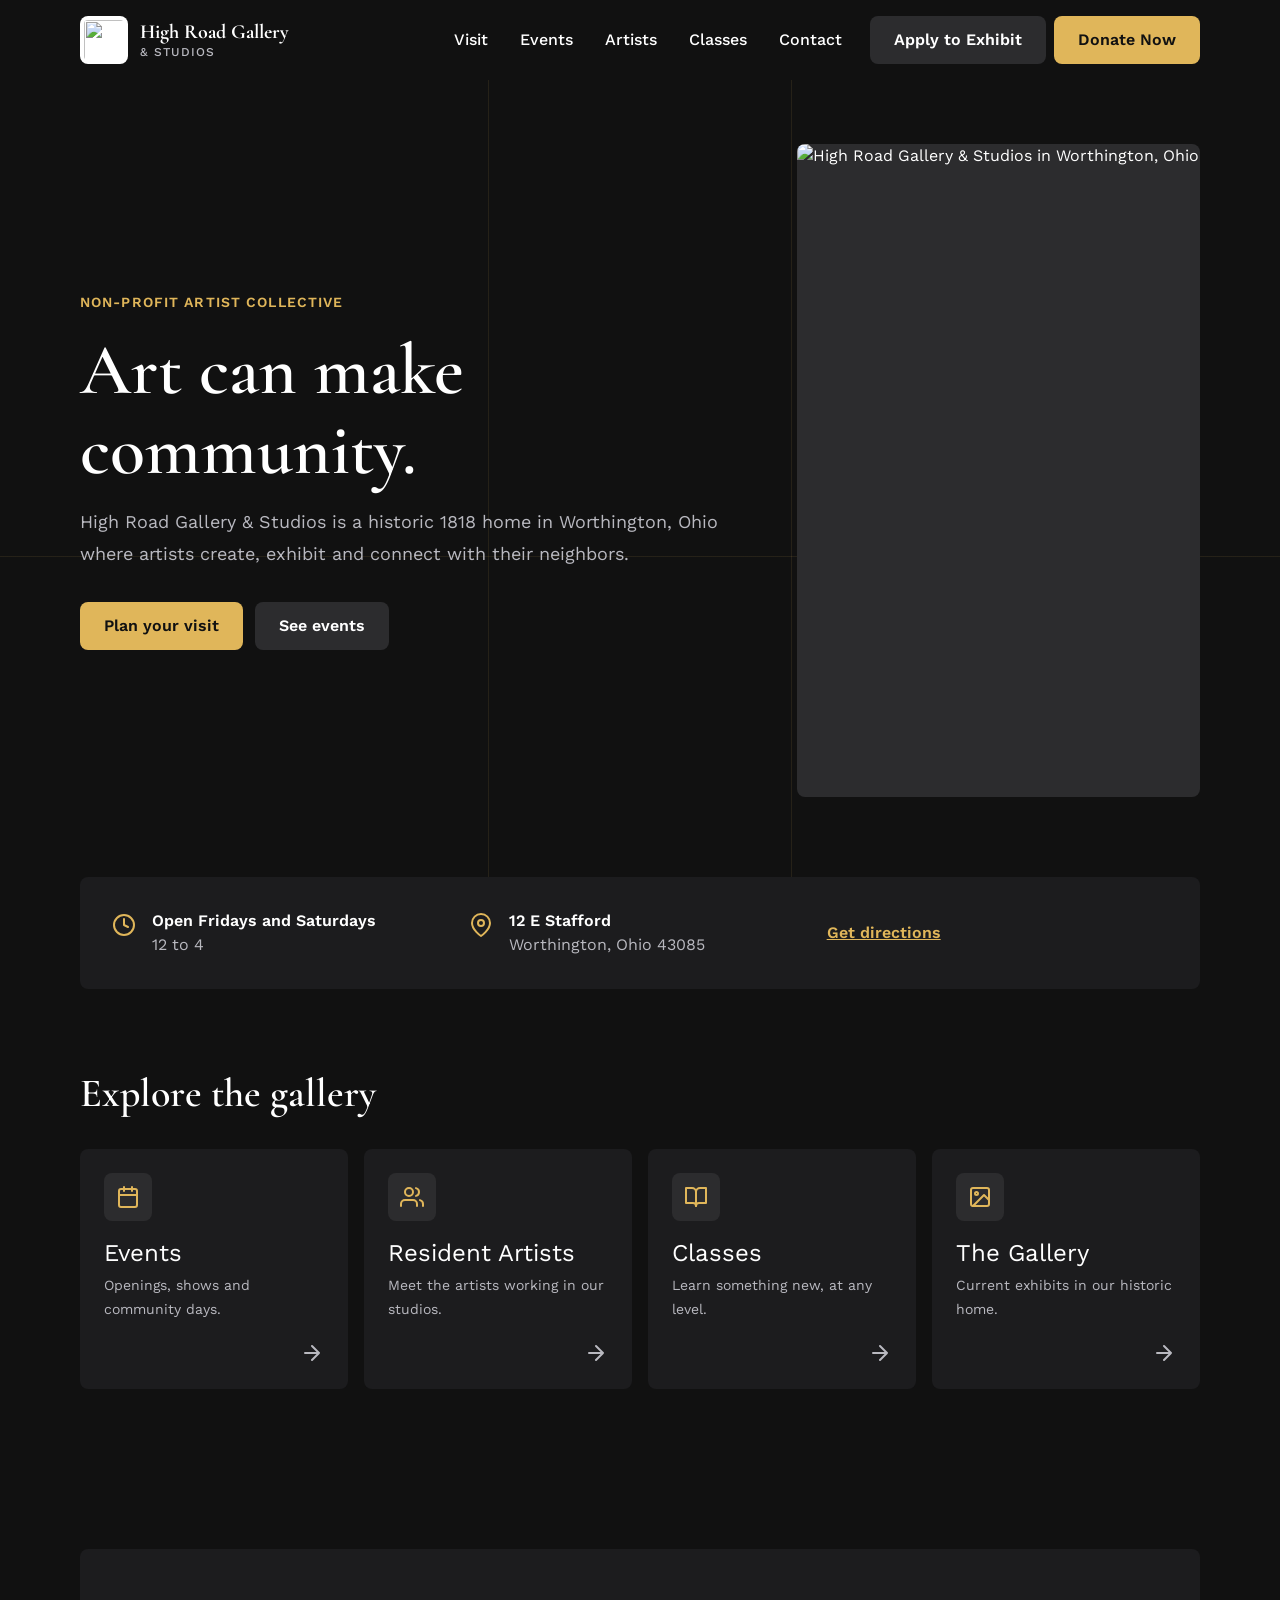
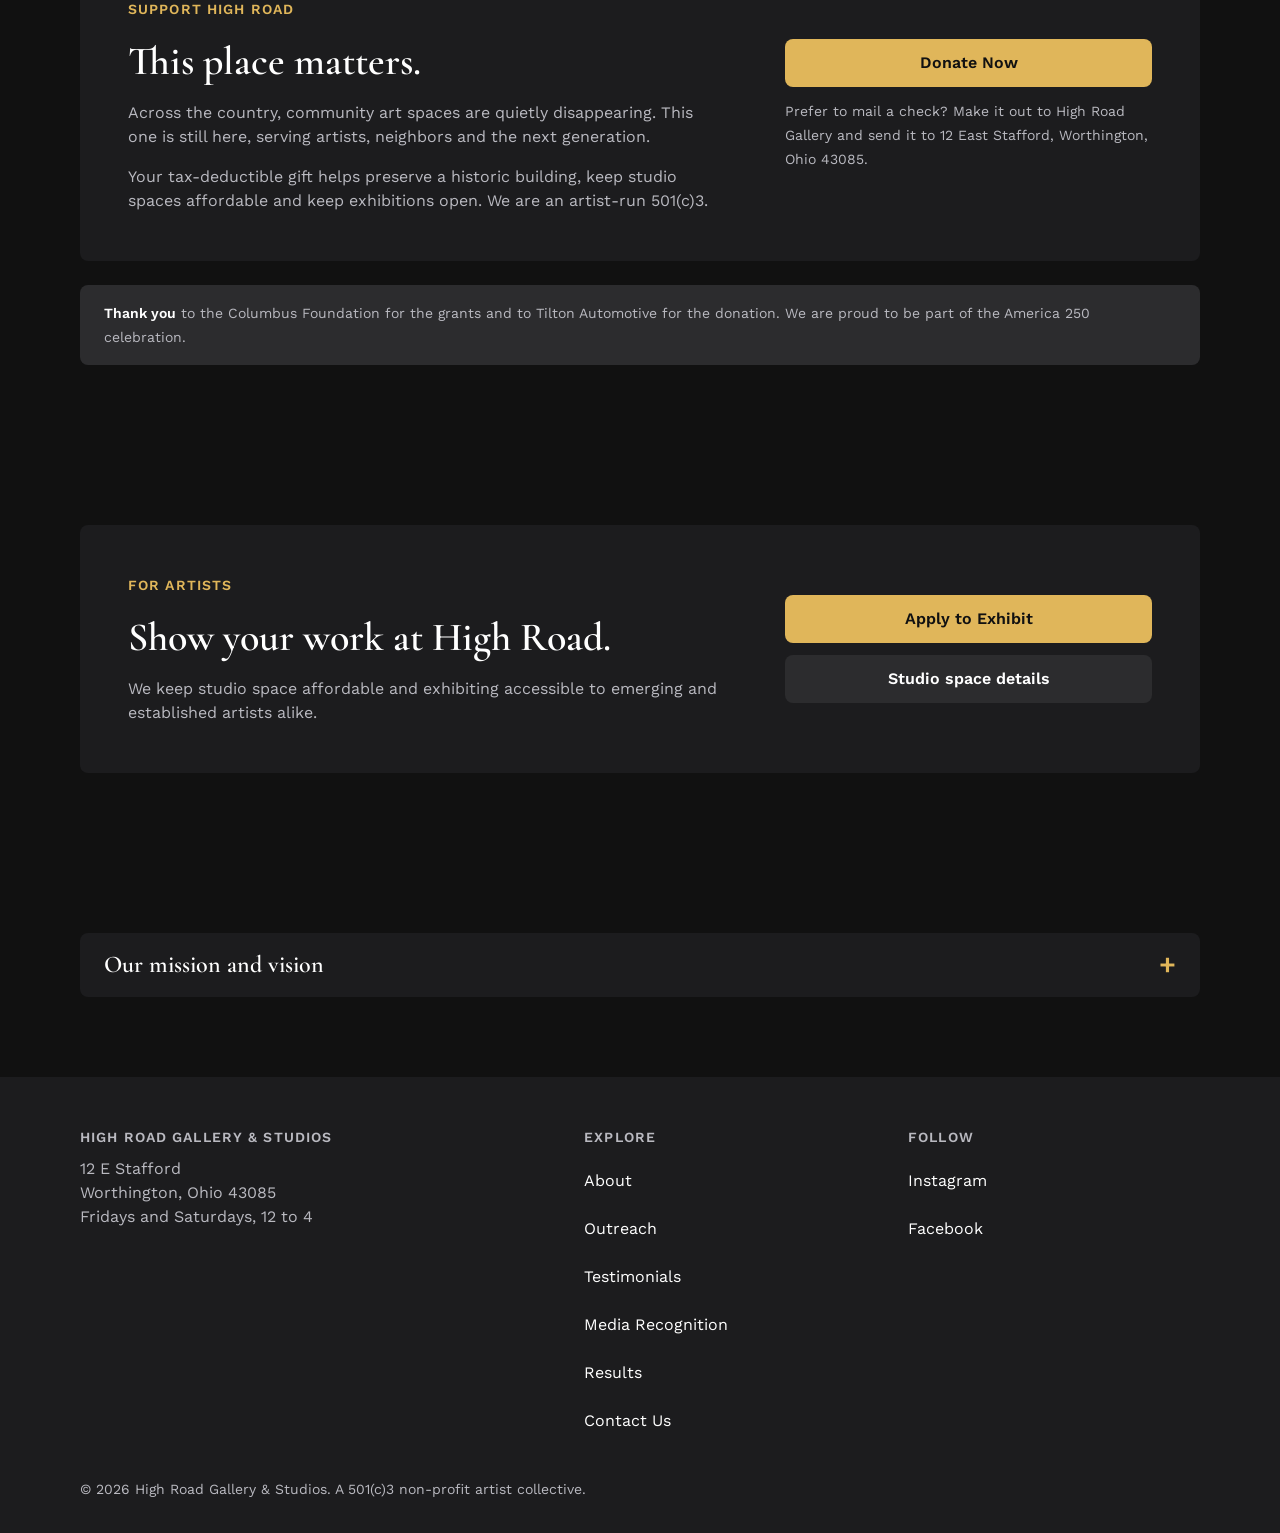
==== index.html @ 6fe4b247 "High Road Gallery redesign proof of concept Co-Authored-By: Claude Sonnet 5.5 <noreply@anthropic.com" ====
<!DOCTYPE html>
<html lang="en">
<head>
  <meta charset="utf-8">
  <meta name="viewport" content="width=device-width, initial-scale=1, viewport-fit=cover">
  <title>High Road Gallery &amp; Studios | Non-profit artist collective in Worthington, Ohio</title>
  <meta name="description" content="A non-profit artist collective in a historic 1818 home at 12 E Stafford, Worthington, Ohio. Open Fridays and Saturdays, 12 to 4. Events, resident artists, classes and studio space.">
  <meta name="theme-color" content="#111111">
  <meta name="color-scheme" content="dark">
  <link rel="canonical" href="https://www.highroadgallery.com/">
  <link rel="manifest" href="manifest.webmanifest">
  <link rel="icon" href="assets/icons/icon-192.png" type="image/png">
  <link rel="apple-touch-icon" href="assets/icons/icon-192.png">

  <meta property="og:type" content="website">
  <meta property="og:site_name" content="High Road Gallery &amp; Studios">
  <meta property="og:title" content="High Road Gallery &amp; Studios">
  <meta property="og:description" content="Art can make community. Non-profit artist collective in Worthington, Ohio.">
  <meta property="og:image" content="https://images.squarespace-cdn.com/content/v1/60a6fc39a488335a66e15a29/199ad8e4-bc71-4a28-a81e-54452d47fc45/IMG_4050.jpg?format=1500w">
  <meta name="twitter:card" content="summary_large_image">

  <link rel="preconnect" href="https://fonts.googleapis.com">
  <link rel="preconnect" href="https://fonts.gstatic.com" crossorigin>
  <link rel="stylesheet" href="https://fonts.googleapis.com/css2?family=Cormorant+Garamond:wght@600;700&amp;family=Work+Sans:wght@400;500;600&amp;display=swap">
  <link rel="stylesheet" href="assets/css/tokens.css">
  <link rel="stylesheet" href="assets/css/styles.css">
</head>
<body>
  <a class="skip-link" href="#main">Skip to content</a>

  <header class="site-header">
    <div class="container site-header__inner">
      <a class="brand" href="./" aria-label="High Road Gallery &amp; Studios, home">
        <img class="brand__logo" src="https://images.squarespace-cdn.com/content/v1/60a6fc39a488335a66e15a29/1623433898229-9FUAFWD6F3JUODGOEN4M/hrgsmlwrds_500px.jpg?format=500w" alt="" width="48" height="48">
        <span class="brand__name">High Road Gallery<span>&amp; Studios</span></span>
      </a>

      <nav class="nav-inline" aria-label="Primary">
        <a class="site-nav__link" href="https://www.highroadgallery.com/visit">Visit</a>
        <a class="site-nav__link" href="https://www.highroadgallery.com/events-one">Events</a>
        <a class="site-nav__link" href="https://www.highroadgallery.com/artists">Artists</a>
        <a class="site-nav__link" href="https://www.highroadgallery.com/classes">Classes</a>
        <a class="site-nav__link" href="https://www.highroadgallery.com/contactus">Contact</a>
      </nav>

      <div class="site-header__cta">
        <a class="btn btn--secondary" href="https://www.highroadgallery.com/studio-space-at-hrg-1">Apply to Exhibit</a>
        <a class="btn btn--primary" href="https://www.highroadgallery.com/donations">Donate Now</a>
      </div>

      <button class="menu-toggle" type="button" aria-expanded="false" aria-controls="site-menu" aria-label="Menu">
        <svg class="icon icon--open" viewBox="0 0 24 24" aria-hidden="true"><path d="M3 6h18M3 12h18M3 18h18"/></svg>
        <svg class="icon icon--close" viewBox="0 0 24 24" aria-hidden="true"><path d="M18 6L6 18M6 6l12 12"/></svg>
      </button>
    </div>
  </header>

  <nav class="site-nav" id="site-menu" aria-label="Main menu">
    <div class="site-nav__group site-nav__group--primary">
      <a class="site-nav__link" href="https://www.highroadgallery.com/visit">Visit</a>
      <a class="site-nav__link" href="https://www.highroadgallery.com/events-one">Events</a>
      <a class="site-nav__link" href="https://www.highroadgallery.com/artists">Resident Artists</a>
      <a class="site-nav__link" href="https://www.highroadgallery.com/classes">Classes</a>
      <a class="site-nav__link" href="https://www.highroadgallery.com/donations">Support</a>
    </div>
    <div class="site-nav__group">
      <p class="site-nav__label">More</p>
      <a class="site-nav__link" href="https://www.highroadgallery.com/investor-pitch-deck">About</a>
      <a class="site-nav__link" href="https://www.highroadgallery.com/outreach">Outreach</a>
      <a class="site-nav__link" href="https://www.highroadgallery.com/recommendations">Testimonials</a>
      <a class="site-nav__link" href="https://www.highroadgallery.com/city-lifestyle-magazine">Media Recognition</a>
      <a class="site-nav__link" href="https://www.highroadgallery.com/review2025">Results</a>
      <a class="site-nav__link" href="https://www.highroadgallery.com/studio-space-at-hrg">Studio Space</a>
      <a class="site-nav__link" href="https://www.highroadgallery.com/contactus">Contact Us</a>
    </div>
    <div class="site-nav__actions">
      <a class="btn btn--primary" href="https://www.highroadgallery.com/donations">Donate Now</a>
      <a class="btn btn--secondary" href="https://www.highroadgallery.com/studio-space-at-hrg-1">Apply to Exhibit</a>
    </div>
  </nav>

  <main id="main">
    <section class="hero" aria-labelledby="hero-title">
      <div class="container hero__grid">
        <div>
          <p class="eyebrow">Non-profit artist collective</p>
          <h1 id="hero-title">Art can make community.</h1>
          <p class="hero__lead">High Road Gallery &amp; Studios is a historic 1818 home in Worthington, Ohio where artists create, exhibit and connect with their neighbors.</p>
          <div class="hero__actions">
            <a class="btn btn--primary" href="https://www.highroadgallery.com/visit">Plan your visit</a>
            <a class="btn btn--secondary" href="https://www.highroadgallery.com/events-one">See events</a>
          </div>
        </div>
        <figure class="hero__media">
          <img src="https://images.squarespace-cdn.com/content/v1/60a6fc39a488335a66e15a29/199ad8e4-bc71-4a28-a81e-54452d47fc45/IMG_4050.jpg?format=1000w" alt="High Road Gallery &amp; Studios in Worthington, Ohio" width="1000" height="618" fetchpriority="high">
        </figure>
      </div>
    </section>

    <section aria-label="Visit information">
      <div class="container">
        <div class="visit">
          <div class="visit__item">
            <svg class="icon" viewBox="0 0 24 24" aria-hidden="true"><circle cx="12" cy="12" r="10"/><path d="M12 6v6l4 2"/></svg>
            <div>
              <p class="visit__title">Open Fridays and Saturdays</p>
              <p class="visit__text">12 to 4</p>
            </div>
          </div>
          <div class="visit__item">
            <svg class="icon" viewBox="0 0 24 24" aria-hidden="true"><path d="M21 10c0 7-9 13-9 13S3 17 3 10a9 9 0 0 1 18 0z"/><circle cx="12" cy="10" r="3"/></svg>
            <div>
              <p class="visit__title">12 E Stafford</p>
              <p class="visit__text">Worthington, Ohio 43085</p>
            </div>
          </div>
          <a class="visit__link" href="https://www.google.com/maps/search/?api=1&amp;query=12+E+Stafford+Worthington+OH+43085">Get directions</a>
        </div>
      </div>
    </section>

    <section class="section" aria-labelledby="explore-title">
      <div class="container">
        <h2 class="section__title" id="explore-title">Explore the gallery</h2>
        <ul class="cards">
          <li>
            <a class="card" href="https://www.highroadgallery.com/events-one">
              <span class="card__icon"><svg class="icon" viewBox="0 0 24 24" aria-hidden="true"><rect x="3" y="4" width="18" height="18" rx="2"/><path d="M16 2v4M8 2v4M3 10h18"/></svg></span>
              <span>
                <span class="card__title">Events</span>
                <span class="card__text">Openings, shows and community days.</span>
              </span>
              <svg class="icon card__arrow" viewBox="0 0 24 24" aria-hidden="true"><path d="M5 12h14M12 5l7 7-7 7"/></svg>
            </a>
          </li>
          <li>
            <a class="card" href="https://www.highroadgallery.com/artists">
              <span class="card__icon"><svg class="icon" viewBox="0 0 24 24" aria-hidden="true"><path d="M17 21v-2a4 4 0 0 0-4-4H5a4 4 0 0 0-4 4v2"/><circle cx="9" cy="7" r="4"/><path d="M23 21v-2a4 4 0 0 0-3-3.87M16 3.13a4 4 0 0 1 0 7.75"/></svg></span>
              <span>
                <span class="card__title">Resident Artists</span>
                <span class="card__text">Meet the artists working in our studios.</span>
              </span>
              <svg class="icon card__arrow" viewBox="0 0 24 24" aria-hidden="true"><path d="M5 12h14M12 5l7 7-7 7"/></svg>
            </a>
          </li>
          <li>
            <a class="card" href="https://www.highroadgallery.com/classes">
              <span class="card__icon"><svg class="icon" viewBox="0 0 24 24" aria-hidden="true"><path d="M2 3h6a4 4 0 0 1 4 4v14a3 3 0 0 0-3-3H2z"/><path d="M22 3h-6a4 4 0 0 0-4 4v14a3 3 0 0 1 3-3h7z"/></svg></span>
              <span>
                <span class="card__title">Classes</span>
                <span class="card__text">Learn something new, at any level.</span>
              </span>
              <svg class="icon card__arrow" viewBox="0 0 24 24" aria-hidden="true"><path d="M5 12h14M12 5l7 7-7 7"/></svg>
            </a>
          </li>
          <li>
            <a class="card" href="https://www.highroadgallery.com/visit">
              <span class="card__icon"><svg class="icon" viewBox="0 0 24 24" aria-hidden="true"><rect x="3" y="3" width="18" height="18" rx="2"/><circle cx="8.5" cy="8.5" r="1.5"/><path d="M21 15l-5-5L5 21"/></svg></span>
              <span>
                <span class="card__title">The Gallery</span>
                <span class="card__text">Current exhibits in our historic home.</span>
              </span>
              <svg class="icon card__arrow" viewBox="0 0 24 24" aria-hidden="true"><path d="M5 12h14M12 5l7 7-7 7"/></svg>
            </a>
          </li>
        </ul>
      </div>
    </section>

    <section class="section" aria-labelledby="support-title">
      <div class="container">
        <div class="panel">
          <div>
            <p class="eyebrow">Support High Road</p>
            <h2 class="section__title" id="support-title">This place matters.</h2>
            <p class="panel__body">Across the country, community art spaces are quietly disappearing. This one is still here, serving artists, neighbors and the next generation.</p>
            <p class="panel__body">Your tax-deductible gift helps preserve a historic building, keep studio spaces affordable and keep exhibitions open. We are an artist-run 501(c)3.</p>
          </div>
          <div class="panel__actions">
            <a class="btn btn--primary" href="https://www.highroadgallery.com/donations">Donate Now</a>
            <p class="panel__note">Prefer to mail a check? Make it out to High Road Gallery and send it to 12 East Stafford, Worthington, Ohio 43085.</p>
          </div>
        </div>
        <p class="thanks"><strong>Thank you</strong> to the Columbus Foundation for the grants and to Tilton Automotive for the donation. We are proud to be part of the America 250 celebration.</p>
      </div>
    </section>

    <section class="section" aria-labelledby="exhibit-title">
      <div class="container">
        <div class="panel">
          <div>
            <p class="eyebrow">For artists</p>
            <h2 class="section__title" id="exhibit-title">Show your work at High Road.</h2>
            <p class="panel__body">We keep studio space affordable and exhibiting accessible to emerging and established artists alike.</p>
          </div>
          <div class="panel__actions">
            <a class="btn btn--primary" href="https://www.highroadgallery.com/studio-space-at-hrg-1">Apply to Exhibit</a>
            <a class="btn btn--secondary" href="https://www.highroadgallery.com/studio-space-at-hrg">Studio space details</a>
          </div>
        </div>
      </div>
    </section>

    <section class="section" aria-label="Mission and vision">
      <div class="container">
        <details class="disclosure">
          <summary>Our mission and vision</summary>
          <div class="disclosure__body">
            <p>High Road Gallery is a community art space where artists create, exhibit and connect. In our 1818 historic home, we support both emerging and established artists, offer a welcoming place for community connection and steward a meaningful piece of Worthington's history.</p>
            <p><strong>Mission.</strong> Specifically, and primarily, for the sponsorship of art exhibits and the provision of gallery space for art exhibits, the advancement of art education, the training of individuals to improve or develop their artistic knowledge and capabilities, and the instruction of the public on art-related subjects.</p>
            <p><strong>Vision.</strong> We envision our historic 1818 home continuing to serve as a place where artists and community members gather to nurture beauty and belonging. Through creativity and heritage, we hope to preserve spaces that meet enduring human needs for roots, meaning and hope.</p>
          </div>
        </details>
      </div>
    </section>
  </main>

  <footer class="site-footer">
    <div class="container">
      <div class="site-footer__grid">
        <div>
          <p class="site-footer__title">High Road Gallery &amp; Studios</p>
          <address>12 E Stafford<br>Worthington, Ohio 43085<br>Fridays and Saturdays, 12 to 4</address>
        </div>
        <div>
          <p class="site-footer__title">Explore</p>
          <ul>
            <li><a class="site-footer__link" href="https://www.highroadgallery.com/investor-pitch-deck">About</a></li>
            <li><a class="site-footer__link" href="https://www.highroadgallery.com/outreach">Outreach</a></li>
            <li><a class="site-footer__link" href="https://www.highroadgallery.com/recommendations">Testimonials</a></li>
            <li><a class="site-footer__link" href="https://www.highroadgallery.com/city-lifestyle-magazine">Media Recognition</a></li>
            <li><a class="site-footer__link" href="https://www.highroadgallery.com/review2025">Results</a></li>
            <li><a class="site-footer__link" href="https://www.highroadgallery.com/contactus">Contact Us</a></li>
          </ul>
        </div>
        <div>
          <p class="site-footer__title">Follow</p>
          <ul>
            <li><a class="site-footer__link" href="https://instagram.com/highroadgallery">Instagram</a></li>
            <li><a class="site-footer__link" href="https://facebook.com/highroadgallery">Facebook</a></li>
          </ul>
        </div>
      </div>
      <p class="site-footer__legal">&copy; <span id="year">2026</span> High Road Gallery &amp; Studios. A 501(c)3 non-profit artist collective.</p>
    </div>
  </footer>

  <div class="cta-bar" role="region" aria-label="Quick actions">
    <a class="btn btn--primary" href="https://www.highroadgallery.com/donations">Donate Now</a>
    <a class="btn btn--secondary" href="https://www.highroadgallery.com/studio-space-at-hrg-1">Apply to Exhibit</a>
  </div>

  <script src="assets/js/main.js" defer></script>
</body>
</html>
---- assets/css/tokens.css ----
/* High Road Gallery & Studios: design tokens (map 1:1 to Figma Variables) */
:root {
  /* Color: surface */
  --color-bg-base: #111111;
  --color-bg-surface: #1C1C1E;
  --color-bg-elevated: #2C2C2E;
  --color-bg-overlay: rgba(17, 17, 17, 0.94);

  /* Color: text */
  --color-text-primary: #FFFFFF;
  --color-text-secondary: #B9B9C0;
  --color-text-on-accent: #111111;
  --color-secondary-hover: #3A3A3C;
  --color-secondary-pressed: #48484A;

  /* Color: accent and states */
  --color-accent: #E0B65A;
  --color-accent-hover: #EBC774;
  --color-accent-pressed: #CFA445;
  --color-focus: #8CC8FF;
  --color-line-gold: rgba(224, 182, 90, 0.10);
  --color-line-soft: rgba(255, 255, 255, 0.08);

  /* Typography: Squarespace-available Google Fonts */
  --font-heading: "Cormorant Garamond", Georgia, "Times New Roman", serif;
  --font-body: "Work Sans", system-ui, -apple-system, "Segoe UI", Roboto, Arial, sans-serif;

  --fs-display: 40px;
  --lh-display: 48px;
  --fs-h2: 32px;
  --lh-h2: 40px;
  --fs-h3: 24px;
  --lh-h3: 32px;
  --fs-body: 16px;
  --lh-body: 24px;
  --fs-lead: 18px;
  --lh-lead: 32px;
  --fs-small: 14px;
  --lh-small: 24px;
  --fs-eyebrow: 14px;

  /* Spacing: 8px grid, 12px half-step permitted */
  --space-0-5: 4px;
  --space-1: 8px;
  --space-1-5: 12px;
  --space-2: 16px;
  --space-3: 24px;
  --space-4: 32px;
  --space-5: 40px;
  --space-6: 48px;
  --space-8: 64px;
  --space-10: 80px;
  --space-12: 96px;

  /* Radius */
  --radius-md: 8px;
  --radius-pill: 999px;

  /* Layout */
  --tap-min: 48px;
  --header-h: 64px;
  --bar-h: 72px;
  --content-max: 1120px;
  --gutter: 16px;
  --phi: 1.618;
}

@media (min-width: 768px) {
  :root {
    --fs-display: 56px;
    --lh-display: 64px;
    --fs-h2: 40px;
    --lh-h2: 48px;
    --gutter: 32px;
  }
}

@media (min-width: 1024px) {
  :root {
    --fs-display: 72px;
    --lh-display: 80px;
    --header-h: 80px;
    --gutter: 40px;
  }
}
---- assets/css/styles.css ----
/* High Road Gallery & Studios: proof of concept styles. Mobile first, 360px base. */

*,
*::before,
*::after {
  box-sizing: border-box;
}

html {
  -webkit-text-size-adjust: 100%;
  scroll-behavior: smooth;
  scroll-padding-top: calc(var(--header-h) + var(--space-2));
}

body {
  margin: 0;
  min-width: 320px;
  background: var(--color-bg-base);
  color: var(--color-text-primary);
  font-family: var(--font-body);
  font-size: var(--fs-body);
  line-height: var(--lh-body);
  padding-bottom: calc(var(--bar-h) + env(safe-area-inset-bottom, 0px));
  overflow-x: hidden;
}

/* Golden ratio guide lines: subtle, decorative, behind content */
body::before {
  content: "";
  position: fixed;
  inset: 0;
  z-index: 0;
  pointer-events: none;
  background-image:
    linear-gradient(to right, transparent calc(38.2% - 0.5px), var(--color-line-gold) calc(38.2% - 0.5px), var(--color-line-gold) calc(38.2% + 0.5px), transparent calc(38.2% + 0.5px)),
    linear-gradient(to right, transparent calc(61.8% - 0.5px), var(--color-line-gold) calc(61.8% - 0.5px), var(--color-line-gold) calc(61.8% + 0.5px), transparent calc(61.8% + 0.5px)),
    linear-gradient(to bottom, transparent calc(61.8% - 0.5px), var(--color-line-gold) calc(61.8% - 0.5px), var(--color-line-gold) calc(61.8% + 0.5px), transparent calc(61.8% + 0.5px));
}

.site-header,
main,
.site-footer,
.cta-bar {
  position: relative;
  z-index: 1;
}

img {
  display: block;
  max-width: 100%;
  height: auto;
}

a {
  color: inherit;
}

h1,
h2,
h3 {
  margin: 0;
  font-family: var(--font-heading);
  font-weight: 600;
  letter-spacing: 0;
}

p {
  margin: 0;
}

ul {
  margin: 0;
  padding: 0;
  list-style: none;
}

/* Focus */
:focus-visible {
  outline: 3px solid var(--color-focus);
  outline-offset: 2px;
  border-radius: var(--radius-md);
}

.skip-link {
  position: absolute;
  top: var(--space-1);
  left: var(--space-1);
  z-index: 100;
  min-height: var(--tap-min);
  display: inline-flex;
  align-items: center;
  padding: 0 var(--space-2);
  background: var(--color-accent);
  color: var(--color-text-on-accent);
  font-weight: 600;
  border-radius: var(--radius-md);
  text-decoration: none;
  transform: translateY(-200%);
}

.skip-link:focus {
  transform: translateY(0);
}

.container {
  width: 100%;
  max-width: calc(var(--content-max) + var(--gutter) * 2);
  margin: 0 auto;
  padding-left: var(--gutter);
  padding-right: var(--gutter);
}

/* Buttons */
.btn {
  display: inline-flex;
  align-items: center;
  justify-content: center;
  gap: var(--space-1);
  min-height: var(--tap-min);
  min-width: var(--tap-min);
  padding: 0 var(--space-3);
  border: 0;
  border-radius: var(--radius-md);
  font-family: var(--font-body);
  font-size: var(--fs-body);
  font-weight: 600;
  line-height: var(--lh-body);
  text-align: center;
  text-decoration: none;
  cursor: pointer;
  transition: background-color 0.15s ease, transform 0.15s ease;
}

.btn--primary {
  background: var(--color-accent);
  color: var(--color-text-on-accent);
}

.btn--primary:hover {
  background: var(--color-accent-hover);
}

.btn--primary:active {
  background: var(--color-accent-pressed);
}

.btn--secondary {
  background: var(--color-bg-elevated);
  color: var(--color-text-primary);
}

.btn--secondary:hover {
  background: var(--color-secondary-hover);
}

.btn--secondary:active {
  background: var(--color-secondary-pressed);
}

.btn svg {
  flex: none;
}

.icon {
  width: 24px;
  height: 24px;
  fill: none;
  stroke: currentColor;
  stroke-width: 2;
  stroke-linecap: round;
  stroke-linejoin: round;
}

/* Header */
.site-header {
  position: sticky;
  top: 0;
  z-index: 50;
  background: var(--color-bg-overlay);
  -webkit-backdrop-filter: blur(12px);
  backdrop-filter: blur(12px);
}

.site-header__inner {
  display: flex;
  align-items: center;
  justify-content: space-between;
  gap: var(--space-2);
  min-height: var(--header-h);
}

.brand {
  display: inline-flex;
  align-items: center;
  gap: var(--space-1-5);
  min-height: var(--tap-min);
  text-decoration: none;
}

.brand__logo {
  flex: none;
  width: 48px;
  height: 48px;
  padding: 4px;
  background: #FFFFFF;
  border-radius: var(--radius-md);
  object-fit: contain;
}

.brand__name {
  font-family: var(--font-heading);
  font-size: 20px;
  line-height: 24px;
  font-weight: 700;
}

.brand__name span {
  display: block;
  font-family: var(--font-body);
  font-size: 12px;
  line-height: 16px;
  font-weight: 500;
  color: var(--color-text-secondary);
  letter-spacing: 0.08em;
  text-transform: uppercase;
}

.menu-toggle {
  display: inline-flex;
  align-items: center;
  justify-content: center;
  width: var(--tap-min);
  height: var(--tap-min);
  padding: 0;
  background: var(--color-bg-surface);
  color: var(--color-text-primary);
  border: 0;
  border-radius: var(--radius-md);
  cursor: pointer;
}

.menu-toggle .icon--close,
.menu-toggle[aria-expanded="true"] .icon--open {
  display: none;
}

.menu-toggle[aria-expanded="true"] .icon--close {
  display: block;
}

/* Drawer (mobile and tablet) */
.site-nav {
  display: none;
  position: fixed;
  top: var(--header-h);
  right: 0;
  bottom: 0;
  left: 0;
  z-index: 40;
  overflow-y: auto;
  padding: var(--space-2) var(--gutter) var(--space-6);
  background: var(--color-bg-base);
}

.site-nav.is-open {
  display: block;
}

.site-nav__group + .site-nav__group {
  margin-top: var(--space-3);
}

.site-nav__label {
  padding: 0 var(--space-1);
  margin-bottom: var(--space-1);
  font-size: var(--fs-eyebrow);
  line-height: var(--lh-small);
  letter-spacing: 0.08em;
  text-transform: uppercase;
  color: var(--color-text-secondary);
}

.site-nav__link {
  display: flex;
  align-items: center;
  min-height: 56px;
  padding: 0 var(--space-2);
  border-radius: var(--radius-md);
  font-size: 18px;
  font-weight: 500;
  text-decoration: none;
}

.site-nav__link:hover {
  background: var(--color-bg-surface);
}

.site-nav__group--primary .site-nav__link {
  font-family: var(--font-heading);
  font-size: 28px;
  font-weight: 600;
}

.site-nav__actions {
  display: grid;
  gap: var(--space-1-5);
  margin-top: var(--space-3);
}

/* Hero */
.hero {
  padding: var(--space-4) 0 var(--space-6);
}

.hero__grid {
  display: grid;
  gap: var(--space-4);
}

.eyebrow {
  margin-bottom: var(--space-2);
  font-size: var(--fs-eyebrow);
  line-height: var(--lh-small);
  font-weight: 600;
  letter-spacing: 0.08em;
  text-transform: uppercase;
  color: var(--color-accent);
}

.hero h1 {
  font-size: var(--fs-display);
  line-height: var(--lh-display);
}

.hero__lead {
  margin-top: var(--space-2);
  font-size: var(--fs-lead);
  line-height: var(--lh-lead);
  color: var(--color-text-secondary);
  max-width: 36em;
}

.hero__actions {
  display: grid;
  gap: var(--space-1-5);
  margin-top: var(--space-4);
}

.hero__media {
  margin: 0;
  overflow: hidden;
  aspect-ratio: 1.618 / 1;
  background: var(--color-bg-elevated);
  border-radius: var(--radius-md);
}

.hero__media img {
  width: 100%;
  height: 100%;
  object-fit: cover;
}

/* Visit strip */
.visit {
  display: grid;
  gap: var(--space-2);
  padding: var(--space-3);
  background: var(--color-bg-surface);
  border-radius: var(--radius-md);
}

.visit__item {
  display: flex;
  gap: var(--space-2);
  align-items: flex-start;
}

.visit__item .icon {
  flex: none;
  margin-top: var(--space-0-5);
  color: var(--color-accent);
}

.visit__title {
  font-weight: 600;
}

.visit__text {
  color: var(--color-text-secondary);
}

.visit__link {
  display: inline-flex;
  align-items: center;
  min-height: var(--tap-min);
  font-weight: 600;
  color: var(--color-accent);
}

/* Sections */
.section {
  padding: var(--space-6) 0;
}

.section__title {
  font-size: var(--fs-h2);
  line-height: var(--lh-h2);
}

.section__intro {
  margin-top: var(--space-1-5);
  max-width: 40em;
  color: var(--color-text-secondary);
  font-size: var(--fs-lead);
  line-height: var(--lh-lead);
}

/* Feature cards */
.cards {
  display: grid;
  gap: var(--space-2);
  margin-top: var(--space-4);
}

.card {
  display: grid;
  grid-template-columns: 48px 1fr 24px;
  gap: var(--space-2);
  align-items: center;
  min-height: 96px;
  padding: var(--space-2);
  background: var(--color-bg-surface);
  border-radius: var(--radius-md);
  text-decoration: none;
  transition: background-color 0.15s ease;
}

.card:hover {
  background: var(--color-bg-elevated);
}

.card__icon {
  display: inline-flex;
  align-items: center;
  justify-content: center;
  width: 48px;
  height: 48px;
  background: var(--color-bg-elevated);
  color: var(--color-accent);
  border-radius: var(--radius-md);
}

.card:hover .card__icon {
  background: var(--color-bg-base);
}

.card__title,
.card__text {
  display: block;
}

.card__title {
  font-size: var(--fs-h3);
  line-height: var(--lh-h3);
}

.card__text {
  margin-top: var(--space-0-5);
  font-size: var(--fs-small);
  line-height: var(--lh-small);
  color: var(--color-text-secondary);
}

.card__arrow {
  color: var(--color-text-secondary);
}

/* Support panel */
.panel {
  display: grid;
  gap: var(--space-3);
  padding: var(--space-3);
  background: var(--color-bg-surface);
  border-radius: var(--radius-md);
}

.panel p + p {
  margin-top: var(--space-2);
}

.panel__body {
  color: var(--color-text-secondary);
}

.section__title + .panel__body {
  margin-top: var(--space-2);
}

.panel__actions {
  display: grid;
  gap: var(--space-1-5);
}

.panel__note {
  font-size: var(--fs-small);
  line-height: var(--lh-small);
  color: var(--color-text-secondary);
}

.thanks {
  margin-top: var(--space-3);
  padding: var(--space-2) var(--space-3);
  background: var(--color-bg-elevated);
  border-radius: var(--radius-md);
  font-size: var(--fs-small);
  line-height: var(--lh-small);
  color: var(--color-text-secondary);
}

.thanks strong {
  color: var(--color-text-primary);
  font-weight: 600;
}

/* Mission disclosure */
.disclosure {
  background: var(--color-bg-surface);
  border-radius: var(--radius-md);
}

.disclosure summary {
  display: flex;
  align-items: center;
  justify-content: space-between;
  gap: var(--space-2);
  min-height: 64px;
  padding: 0 var(--space-3);
  font-family: var(--font-heading);
  font-size: var(--fs-h3);
  line-height: var(--lh-h3);
  font-weight: 600;
  cursor: pointer;
  list-style: none;
  border-radius: var(--radius-md);
}

.disclosure summary::-webkit-details-marker {
  display: none;
}

.disclosure summary::after {
  content: "+";
  font-family: var(--font-body);
  font-size: 28px;
  color: var(--color-accent);
}

.disclosure[open] summary::after {
  content: "\2212";
}

.disclosure__body {
  display: grid;
  gap: var(--space-2);
  padding: 0 var(--space-3) var(--space-3);
  color: var(--color-text-secondary);
}

.disclosure__body strong {
  color: var(--color-text-primary);
}

/* Footer */
.site-footer {
  padding: var(--space-6) 0 var(--space-4);
  background: var(--color-bg-surface);
}

.site-footer__grid {
  display: grid;
  gap: var(--space-4);
}

.site-footer__title {
  margin-bottom: var(--space-1);
  font-family: var(--font-body);
  font-size: var(--fs-eyebrow);
  line-height: var(--lh-small);
  font-weight: 600;
  letter-spacing: 0.08em;
  text-transform: uppercase;
  color: var(--color-text-secondary);
}

.site-footer__link {
  display: inline-flex;
  align-items: center;
  min-height: var(--tap-min);
  text-decoration: none;
}

.site-footer__link:hover {
  text-decoration: underline;
}

.site-footer address {
  font-style: normal;
  color: var(--color-text-secondary);
}

.site-footer__legal {
  margin-top: var(--space-4);
  font-size: var(--fs-small);
  line-height: var(--lh-small);
  color: var(--color-text-secondary);
}

/* Sticky CTA bar (mobile and tablet) */
.cta-bar {
  position: fixed;
  right: 0;
  bottom: 0;
  left: 0;
  z-index: 60;
  display: grid;
  grid-template-columns: 1fr 1fr;
  gap: var(--space-1);
  padding: var(--space-1) var(--space-1) calc(var(--space-1) + env(safe-area-inset-bottom, 0px));
  background: var(--color-bg-overlay);
  -webkit-backdrop-filter: blur(12px);
  backdrop-filter: blur(12px);
}

.cta-bar .btn {
  padding: 0 var(--space-1);
}

/* Header CTAs (desktop only) */
.site-header__cta,
.nav-inline {
  display: none;
}

/* Tablet */
@media (min-width: 600px) {
  .hero__actions,
  .panel__actions {
    grid-template-columns: repeat(2, max-content);
  }

  .cards {
    grid-template-columns: repeat(2, 1fr);
  }

  .visit {
    grid-template-columns: repeat(2, 1fr);
  }

  .site-footer__grid {
    grid-template-columns: repeat(3, 1fr);
  }
}

/* Desktop */
@media (min-width: 1024px) {
  body {
    padding-bottom: 0;
  }

  .menu-toggle,
  .site-nav,
  .cta-bar {
    display: none !important;
  }

  .nav-inline {
    display: flex;
    gap: var(--space-1);
    margin-left: auto;
  }

  .nav-inline .site-nav__link {
    min-height: var(--tap-min);
    padding: 0 var(--space-1-5);
    font-family: var(--font-body);
    font-size: var(--fs-body);
    font-weight: 500;
  }

  .site-header__cta {
    display: flex;
    gap: var(--space-1);
  }

  .hero {
    padding: var(--space-8) 0 var(--space-10);
  }

  .hero__grid {
    grid-template-columns: 1.618fr 1fr;
    gap: var(--space-8);
    align-items: center;
  }

  .hero__media {
    aspect-ratio: 1 / 1.618;
  }

  .visit {
    grid-template-columns: repeat(3, 1fr);
    align-items: center;
    padding: var(--space-4);
  }

  .section {
    padding: var(--space-10) 0;
  }

  .cards {
    grid-template-columns: repeat(4, 1fr);
  }

  .card {
    grid-template-columns: 1fr;
    grid-template-rows: auto 1fr auto;
    align-items: start;
    min-height: 240px;
    padding: var(--space-3);
  }

  .card__arrow {
    justify-self: end;
  }

  .panel {
    grid-template-columns: 1.618fr 1fr;
    gap: var(--space-8);
    padding: var(--space-6);
    align-items: center;
  }

  .panel__actions {
    grid-template-columns: 1fr;
  }

  .site-footer__grid {
    grid-template-columns: 1.618fr 1fr 1fr;
  }
}

@media (prefers-reduced-motion: reduce) {
  html {
    scroll-behavior: auto;
  }

  * {
    transition: none !important;
  }
}
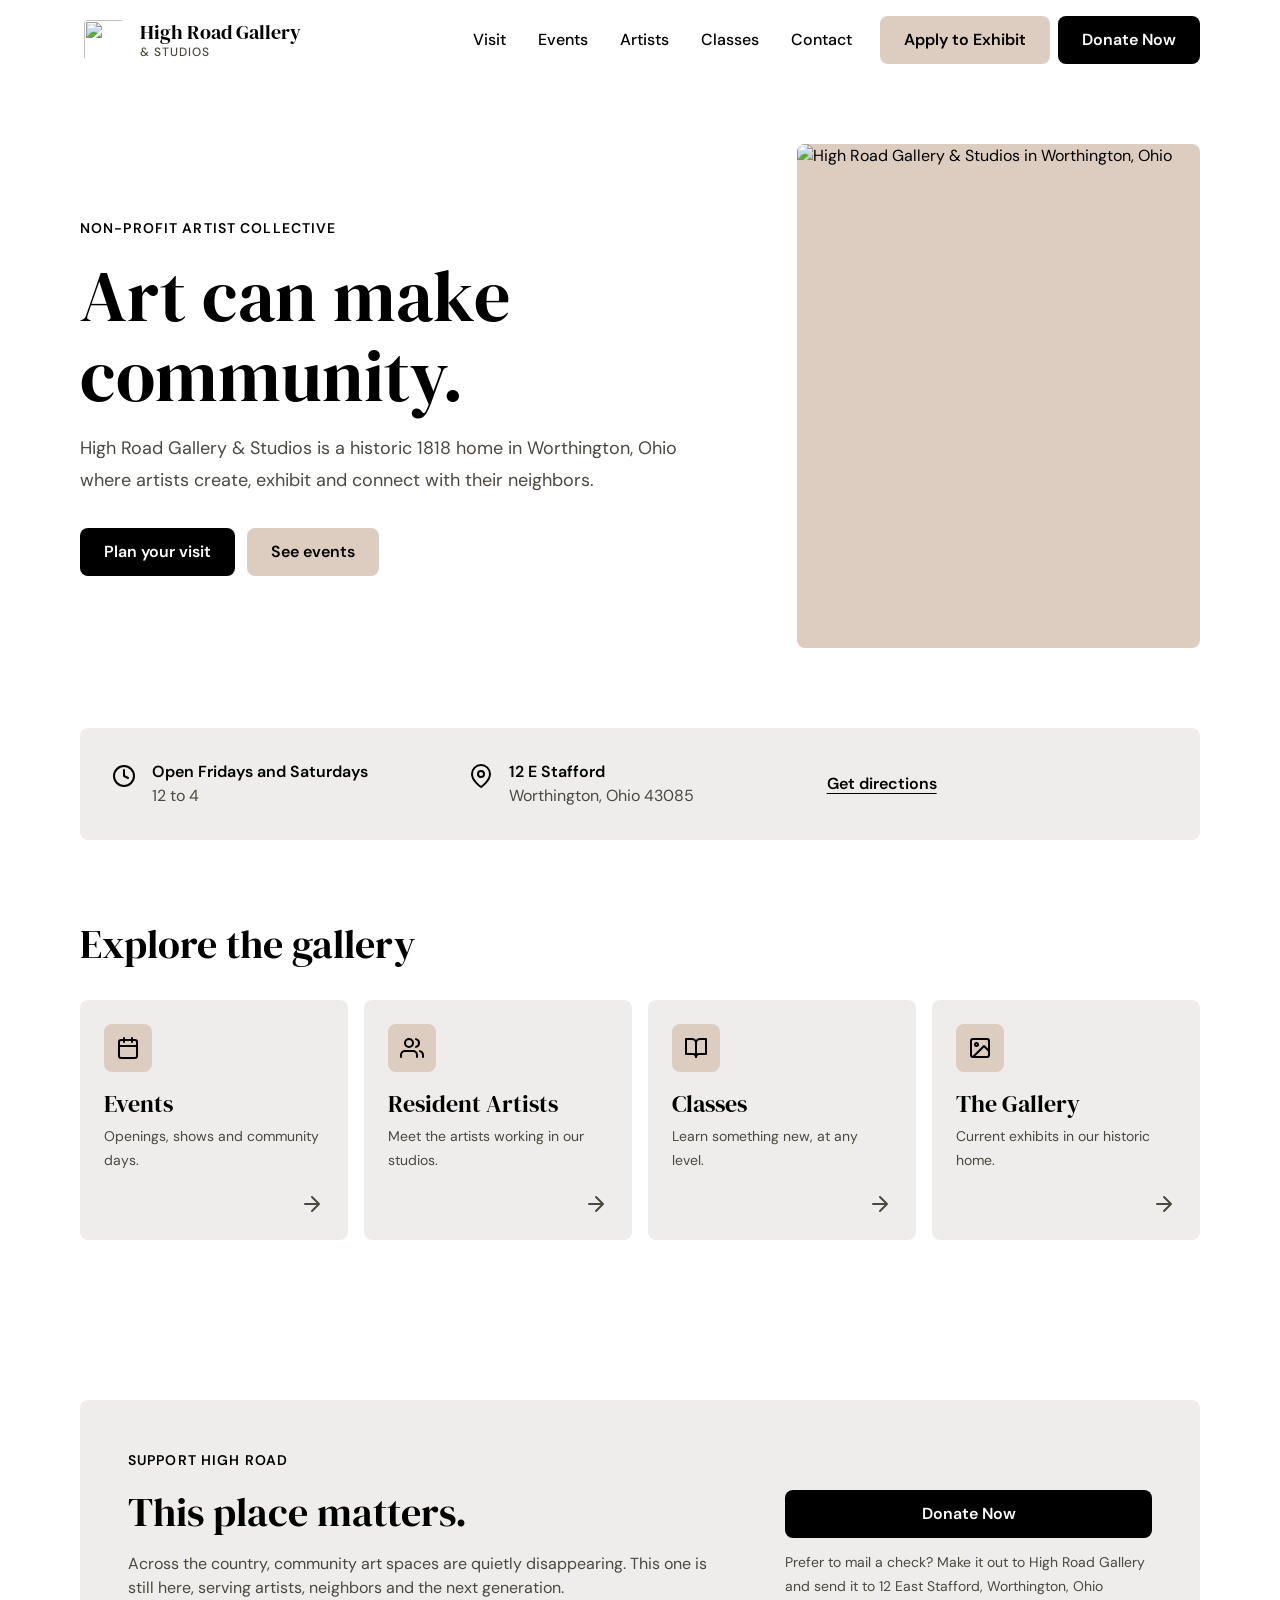
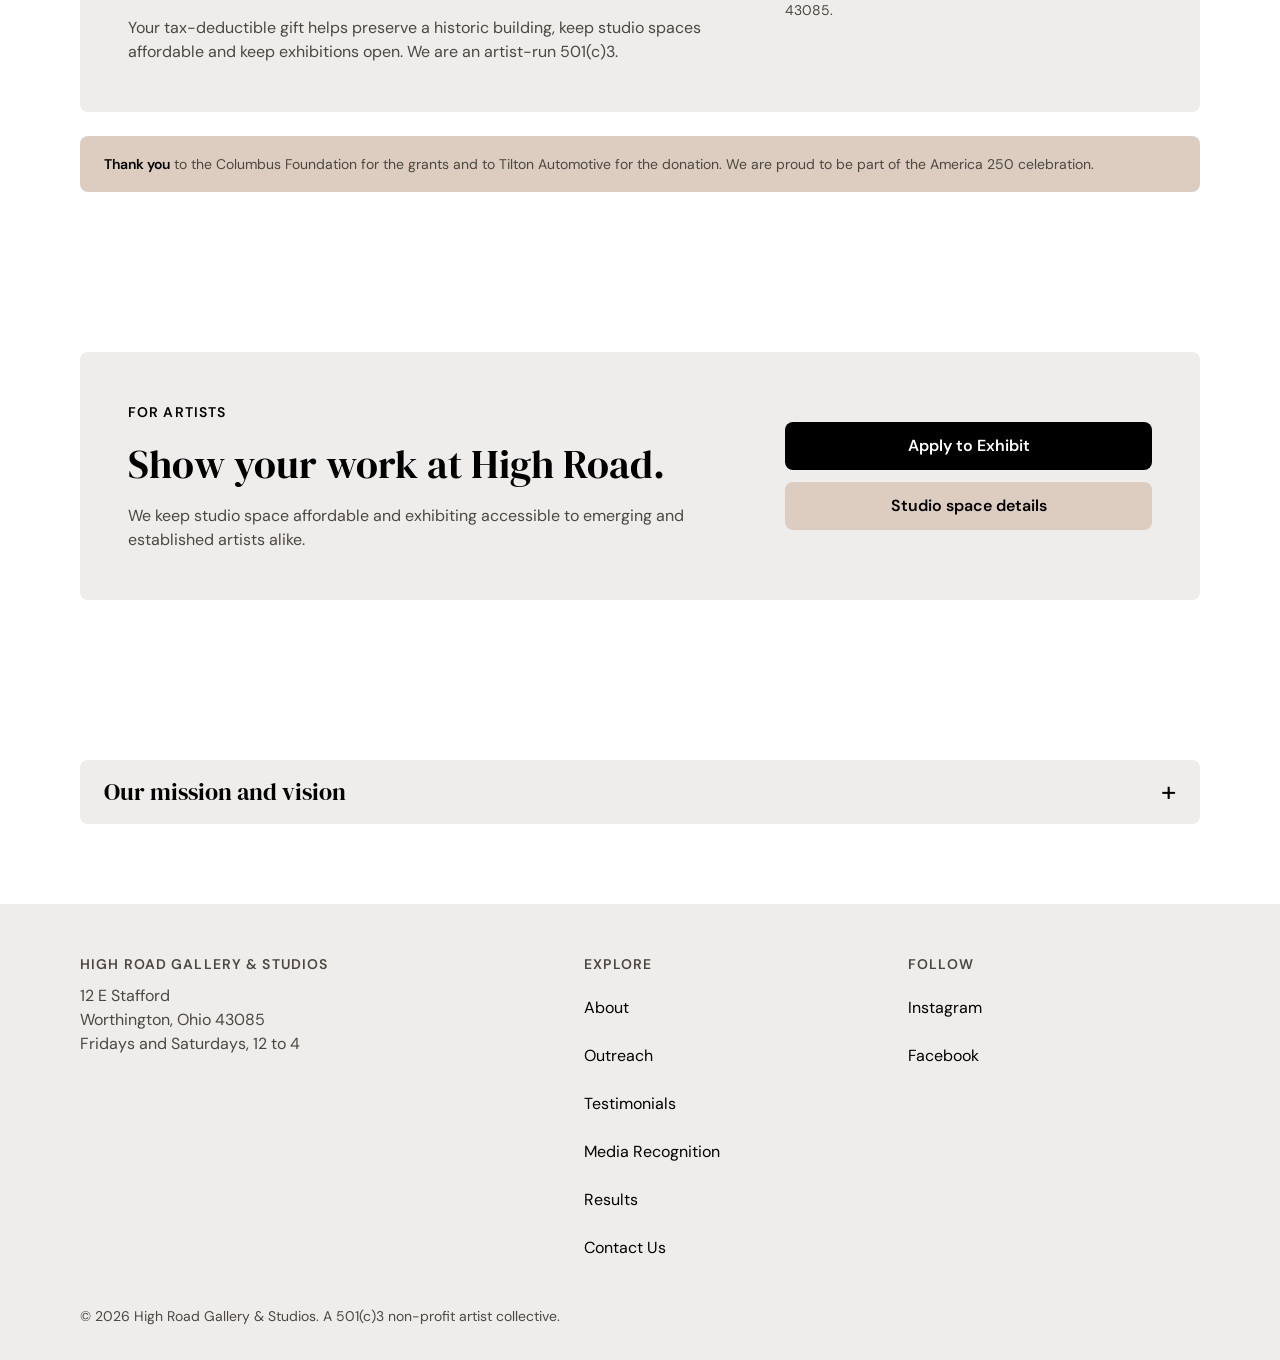
==== commit 496e7e3c: "Restyle to Altaloma-inspired light palette and type, remove background guide lines Co-Authored-By: C" ====
--- a/index.html
+++ b/index.html
@@ -5,8 +5,8 @@
   <meta name="viewport" content="width=device-width, initial-scale=1, viewport-fit=cover">
   <title>High Road Gallery &amp; Studios | Non-profit artist collective in Worthington, Ohio</title>
   <meta name="description" content="A non-profit artist collective in a historic 1818 home at 12 E Stafford, Worthington, Ohio. Open Fridays and Saturdays, 12 to 4. Events, resident artists, classes and studio space.">
-  <meta name="theme-color" content="#111111">
-  <meta name="color-scheme" content="dark">
+  <meta name="theme-color" content="#FFFFFF">
+  <meta name="color-scheme" content="light">
   <link rel="canonical" href="https://www.highroadgallery.com/">
   <link rel="manifest" href="manifest.webmanifest">
   <link rel="icon" href="assets/icons/icon-192.png" type="image/png">
@@ -21,7 +21,7 @@
 
   <link rel="preconnect" href="https://fonts.googleapis.com">
   <link rel="preconnect" href="https://fonts.gstatic.com" crossorigin>
-  <link rel="stylesheet" href="https://fonts.googleapis.com/css2?family=Cormorant+Garamond:wght@600;700&amp;family=Work+Sans:wght@400;500;600&amp;display=swap">
+  <link rel="stylesheet" href="https://fonts.googleapis.com/css2?family=DM+Sans:wght@400;500;600&amp;family=DM+Serif+Display&amp;display=swap">
   <link rel="stylesheet" href="assets/css/tokens.css">
   <link rel="stylesheet" href="assets/css/styles.css">
 </head>
--- a/assets/css/tokens.css
+++ b/assets/css/tokens.css
@@ -1,29 +1,28 @@
 /* High Road Gallery & Studios: design tokens (map 1:1 to Figma Variables) */
 :root {
-  /* Color: surface */
-  --color-bg-base: #111111;
-  --color-bg-surface: #1C1C1E;
-  --color-bg-elevated: #2C2C2E;
-  --color-bg-overlay: rgba(17, 17, 17, 0.94);
+  /* Color: surface (Altaloma palette) */
+  --color-bg-base: #FFFFFF;
+  --color-bg-surface: #EEEDEB;
+  --color-bg-elevated: #DDCDC0;
+  --color-bg-overlay: rgba(255, 255, 255, 0.94);
 
   /* Color: text */
-  --color-text-primary: #FFFFFF;
-  --color-text-secondary: #B9B9C0;
-  --color-text-on-accent: #111111;
-  --color-secondary-hover: #3A3A3C;
-  --color-secondary-pressed: #48484A;
+  --color-text-primary: #000000;
+  --color-text-secondary: #4A483F;
+  --color-text-on-action: #FFFFFF;
 
-  /* Color: accent and states */
-  --color-accent: #E0B65A;
-  --color-accent-hover: #EBC774;
-  --color-accent-pressed: #CFA445;
-  --color-focus: #8CC8FF;
-  --color-line-gold: rgba(224, 182, 90, 0.10);
-  --color-line-soft: rgba(255, 255, 255, 0.08);
+  /* Color: actions and states */
+  --color-action: #000000;
+  --color-action-hover: #2B2A26;
+  --color-action-pressed: #4A483F;
+  --color-secondary-hover: #D0BDAD;
+  --color-secondary-pressed: #C2AC99;
+  --color-focus: #0B57D0;
+  --color-icon-muted: #747265;
 
   /* Typography: Squarespace-available Google Fonts */
-  --font-heading: "Cormorant Garamond", Georgia, "Times New Roman", serif;
-  --font-body: "Work Sans", system-ui, -apple-system, "Segoe UI", Roboto, Arial, sans-serif;
+  --font-heading: "DM Serif Display", Georgia, "Times New Roman", serif;
+  --font-body: "DM Sans", system-ui, -apple-system, "Segoe UI", Roboto, Arial, sans-serif;
 
   --fs-display: 40px;
   --lh-display: 48px;
--- a/assets/css/styles.css
+++ b/assets/css/styles.css
@@ -24,27 +24,6 @@
   overflow-x: hidden;
 }
 
-/* Golden ratio guide lines: subtle, decorative, behind content */
-body::before {
-  content: "";
-  position: fixed;
-  inset: 0;
-  z-index: 0;
-  pointer-events: none;
-  background-image:
-    linear-gradient(to right, transparent calc(38.2% - 0.5px), var(--color-line-gold) calc(38.2% - 0.5px), var(--color-line-gold) calc(38.2% + 0.5px), transparent calc(38.2% + 0.5px)),
-    linear-gradient(to right, transparent calc(61.8% - 0.5px), var(--color-line-gold) calc(61.8% - 0.5px), var(--color-line-gold) calc(61.8% + 0.5px), transparent calc(61.8% + 0.5px)),
-    linear-gradient(to bottom, transparent calc(61.8% - 0.5px), var(--color-line-gold) calc(61.8% - 0.5px), var(--color-line-gold) calc(61.8% + 0.5px), transparent calc(61.8% + 0.5px));
-}
-
-.site-header,
-main,
-.site-footer,
-.cta-bar {
-  position: relative;
-  z-index: 1;
-}
-
 img {
   display: block;
   max-width: 100%;
@@ -60,7 +39,7 @@
 h3 {
   margin: 0;
   font-family: var(--font-heading);
-  font-weight: 600;
+  font-weight: 400;
   letter-spacing: 0;
 }
 
@@ -90,8 +69,8 @@
   display: inline-flex;
   align-items: center;
   padding: 0 var(--space-2);
-  background: var(--color-accent);
-  color: var(--color-text-on-accent);
+  background: var(--color-action);
+  color: var(--color-text-on-action);
   font-weight: 600;
   border-radius: var(--radius-md);
   text-decoration: none;
@@ -132,16 +111,16 @@
 }
 
 .btn--primary {
-  background: var(--color-accent);
-  color: var(--color-text-on-accent);
+  background: var(--color-action);
+  color: var(--color-text-on-action);
 }
 
 .btn--primary:hover {
-  background: var(--color-accent-hover);
+  background: var(--color-action-hover);
 }
 
 .btn--primary:active {
-  background: var(--color-accent-pressed);
+  background: var(--color-action-pressed);
 }
 
 .btn--secondary {
@@ -211,7 +190,7 @@
   font-family: var(--font-heading);
   font-size: 20px;
   line-height: 24px;
-  font-weight: 700;
+  font-weight: 400;
 }
 
 .brand__name span {
@@ -298,7 +277,7 @@
 .site-nav__group--primary .site-nav__link {
   font-family: var(--font-heading);
   font-size: 28px;
-  font-weight: 600;
+  font-weight: 400;
 }
 
 .site-nav__actions {
@@ -324,7 +303,7 @@
   font-weight: 600;
   letter-spacing: 0.08em;
   text-transform: uppercase;
-  color: var(--color-accent);
+  color: var(--color-text-primary);
 }
 
 .hero h1 {
@@ -378,7 +357,7 @@
 .visit__item .icon {
   flex: none;
   margin-top: var(--space-0-5);
-  color: var(--color-accent);
+  color: var(--color-text-primary);
 }
 
 .visit__title {
@@ -390,11 +369,13 @@
 }
 
 .visit__link {
+  text-decoration: underline;
+  text-underline-offset: 4px;
   display: inline-flex;
   align-items: center;
   min-height: var(--tap-min);
   font-weight: 600;
-  color: var(--color-accent);
+  color: var(--color-text-primary);
 }
 
 /* Sections */
@@ -446,7 +427,7 @@
   width: 48px;
   height: 48px;
   background: var(--color-bg-elevated);
-  color: var(--color-accent);
+  color: var(--color-text-primary);
   border-radius: var(--radius-md);
 }
 
@@ -460,6 +441,7 @@
 }
 
 .card__title {
+  font-family: var(--font-heading);
   font-size: var(--fs-h3);
   line-height: var(--lh-h3);
 }
@@ -538,7 +520,7 @@
   font-family: var(--font-heading);
   font-size: var(--fs-h3);
   line-height: var(--lh-h3);
-  font-weight: 600;
+  font-weight: 400;
   cursor: pointer;
   list-style: none;
   border-radius: var(--radius-md);
@@ -552,7 +534,7 @@
   content: "+";
   font-family: var(--font-body);
   font-size: 28px;
-  color: var(--color-accent);
+  color: var(--color-text-primary);
 }
 
 .disclosure[open] summary::after {
@@ -703,7 +685,7 @@
   }
 
   .hero__media {
-    aspect-ratio: 1 / 1.618;
+    aspect-ratio: 4 / 5;
   }
 
   .visit {
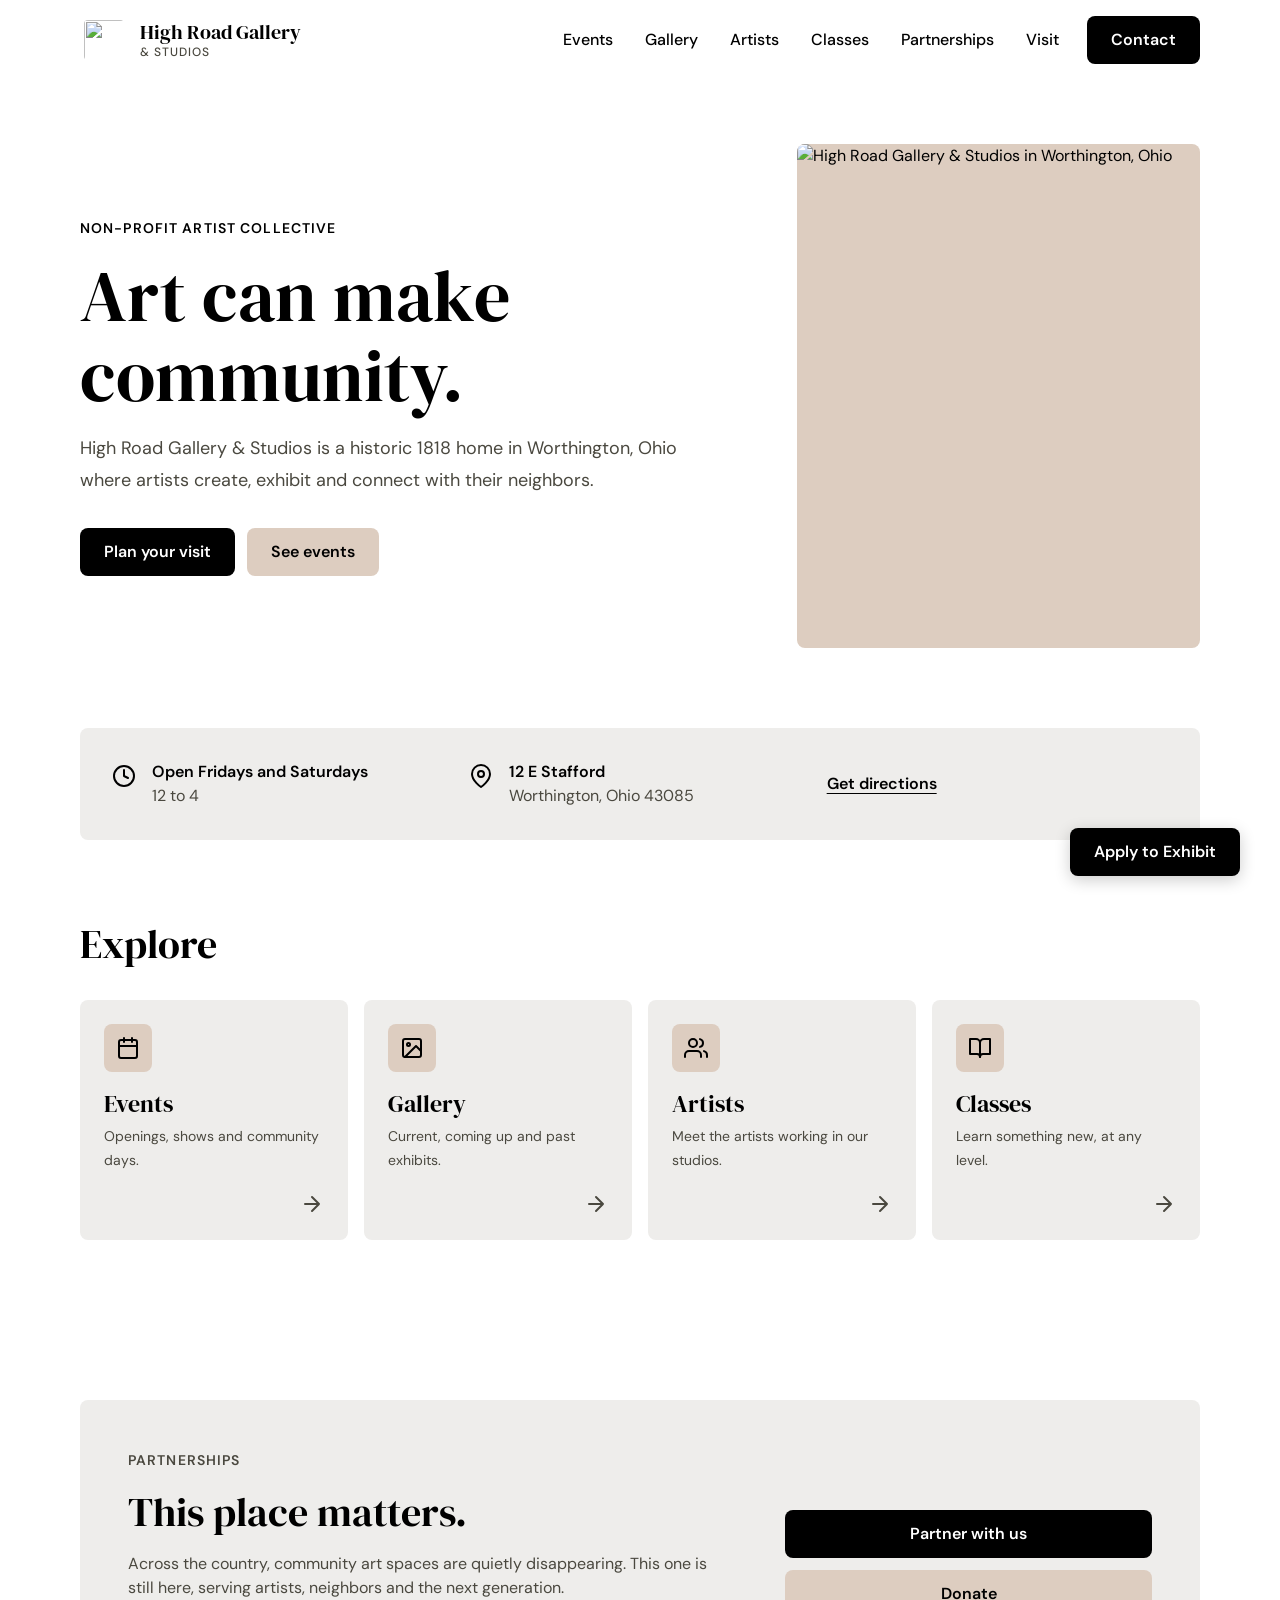
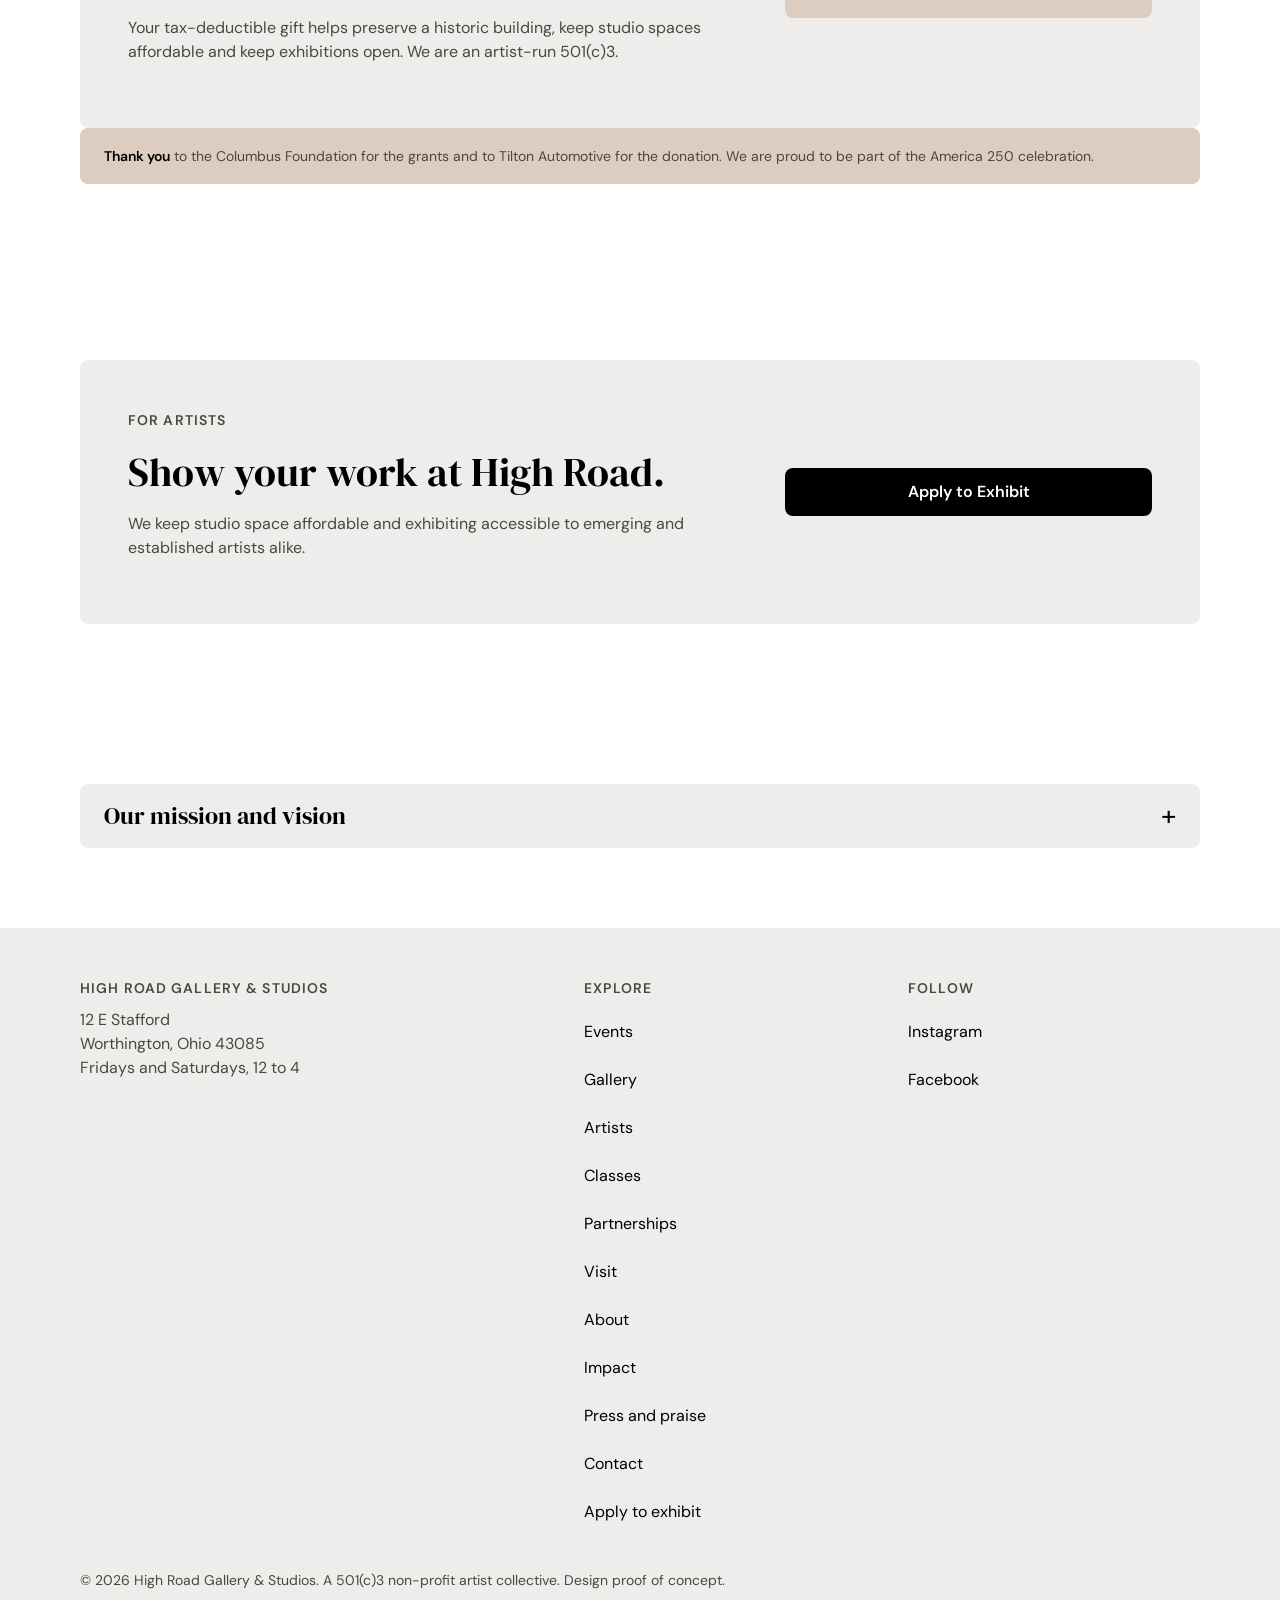
==== commit 6b834280: "Multi-page site matching site map v2.1 Pages: Home, Events, Gallery, Artists, Classes, Partnerships," ====
--- a/index.html
+++ b/index.html
@@ -3,22 +3,13 @@
 <head>
   <meta charset="utf-8">
   <meta name="viewport" content="width=device-width, initial-scale=1, viewport-fit=cover">
-  <title>High Road Gallery &amp; Studios | Non-profit artist collective in Worthington, Ohio</title>
-  <meta name="description" content="A non-profit artist collective in a historic 1818 home at 12 E Stafford, Worthington, Ohio. Open Fridays and Saturdays, 12 to 4. Events, resident artists, classes and studio space.">
+  <title>Home | High Road Gallery &amp; Studios</title>
+  <meta name="description" content="A non-profit artist collective in a historic 1818 home in Worthington, Ohio. Events, gallery, resident artists, classes and studio space.">
   <meta name="theme-color" content="#FFFFFF">
   <meta name="color-scheme" content="light">
-  <link rel="canonical" href="https://www.highroadgallery.com/">
   <link rel="manifest" href="manifest.webmanifest">
   <link rel="icon" href="assets/icons/icon-192.png" type="image/png">
   <link rel="apple-touch-icon" href="assets/icons/icon-192.png">
-
-  <meta property="og:type" content="website">
-  <meta property="og:site_name" content="High Road Gallery &amp; Studios">
-  <meta property="og:title" content="High Road Gallery &amp; Studios">
-  <meta property="og:description" content="Art can make community. Non-profit artist collective in Worthington, Ohio.">
-  <meta property="og:image" content="https://images.squarespace-cdn.com/content/v1/60a6fc39a488335a66e15a29/199ad8e4-bc71-4a28-a81e-54452d47fc45/IMG_4050.jpg?format=1500w">
-  <meta name="twitter:card" content="summary_large_image">
-
   <link rel="preconnect" href="https://fonts.googleapis.com">
   <link rel="preconnect" href="https://fonts.gstatic.com" crossorigin>
   <link rel="stylesheet" href="https://fonts.googleapis.com/css2?family=DM+Sans:wght@400;500;600&amp;family=DM+Serif+Display&amp;display=swap">
@@ -27,59 +18,30 @@
 </head>
 <body>
   <a class="skip-link" href="#main">Skip to content</a>
-
   <header class="site-header">
     <div class="container site-header__inner">
       <a class="brand" href="./" aria-label="High Road Gallery &amp; Studios, home">
         <img class="brand__logo" src="https://images.squarespace-cdn.com/content/v1/60a6fc39a488335a66e15a29/1623433898229-9FUAFWD6F3JUODGOEN4M/hrgsmlwrds_500px.jpg?format=500w" alt="" width="48" height="48">
         <span class="brand__name">High Road Gallery<span>&amp; Studios</span></span>
       </a>
-
-      <nav class="nav-inline" aria-label="Primary">
-        <a class="site-nav__link" href="https://www.highroadgallery.com/visit">Visit</a>
-        <a class="site-nav__link" href="https://www.highroadgallery.com/events-one">Events</a>
-        <a class="site-nav__link" href="https://www.highroadgallery.com/artists">Artists</a>
-        <a class="site-nav__link" href="https://www.highroadgallery.com/classes">Classes</a>
-        <a class="site-nav__link" href="https://www.highroadgallery.com/contactus">Contact</a>
-      </nav>
-
-      <div class="site-header__cta">
-        <a class="btn btn--secondary" href="https://www.highroadgallery.com/studio-space-at-hrg-1">Apply to Exhibit</a>
-        <a class="btn btn--primary" href="https://www.highroadgallery.com/donations">Donate Now</a>
-      </div>
-
+      <nav class="nav-inline" aria-label="Primary"><a class="site-nav__link" href="events.html">Events</a><a class="site-nav__link" href="gallery.html">Gallery</a><a class="site-nav__link" href="artists.html">Artists</a><a class="site-nav__link" href="classes.html">Classes</a><a class="site-nav__link" href="partnerships.html">Partnerships</a><a class="site-nav__link" href="visit.html">Visit</a></nav>
+      <div class="site-header__cta"><a class="btn btn--primary" href="contact.html">Contact</a></div>
       <button class="menu-toggle" type="button" aria-expanded="false" aria-controls="site-menu" aria-label="Menu">
         <svg class="icon icon--open" viewBox="0 0 24 24" aria-hidden="true"><path d="M3 6h18M3 12h18M3 18h18"/></svg>
         <svg class="icon icon--close" viewBox="0 0 24 24" aria-hidden="true"><path d="M18 6L6 18M6 6l12 12"/></svg>
       </button>
     </div>
   </header>
-
   <nav class="site-nav" id="site-menu" aria-label="Main menu">
-    <div class="site-nav__group site-nav__group--primary">
-      <a class="site-nav__link" href="https://www.highroadgallery.com/visit">Visit</a>
-      <a class="site-nav__link" href="https://www.highroadgallery.com/events-one">Events</a>
-      <a class="site-nav__link" href="https://www.highroadgallery.com/artists">Resident Artists</a>
-      <a class="site-nav__link" href="https://www.highroadgallery.com/classes">Classes</a>
-      <a class="site-nav__link" href="https://www.highroadgallery.com/donations">Support</a>
-    </div>
-    <div class="site-nav__group">
-      <p class="site-nav__label">More</p>
-      <a class="site-nav__link" href="https://www.highroadgallery.com/investor-pitch-deck">About</a>
-      <a class="site-nav__link" href="https://www.highroadgallery.com/outreach">Outreach</a>
-      <a class="site-nav__link" href="https://www.highroadgallery.com/recommendations">Testimonials</a>
-      <a class="site-nav__link" href="https://www.highroadgallery.com/city-lifestyle-magazine">Media Recognition</a>
-      <a class="site-nav__link" href="https://www.highroadgallery.com/review2025">Results</a>
-      <a class="site-nav__link" href="https://www.highroadgallery.com/studio-space-at-hrg">Studio Space</a>
-      <a class="site-nav__link" href="https://www.highroadgallery.com/contactus">Contact Us</a>
-    </div>
+    <div class="site-nav__group site-nav__group--primary"><a class="site-nav__link" href="events.html">Events</a><a class="site-nav__link" href="gallery.html">Gallery</a><a class="site-nav__link" href="artists.html">Artists</a><a class="site-nav__link" href="classes.html">Classes</a><a class="site-nav__link" href="partnerships.html">Partnerships</a><a class="site-nav__link" href="visit.html">Visit</a></div>
+    <div class="site-nav__group"><p class="site-nav__label">More</p><a class="site-nav__link" href="about.html">About</a><a class="site-nav__link" href="impact.html">Impact</a><a class="site-nav__link" href="press.html">Press and praise</a></div>
     <div class="site-nav__actions">
-      <a class="btn btn--primary" href="https://www.highroadgallery.com/donations">Donate Now</a>
-      <a class="btn btn--secondary" href="https://www.highroadgallery.com/studio-space-at-hrg-1">Apply to Exhibit</a>
+      <a class="btn btn--primary" href="contact.html">Contact</a>
+      <a class="btn btn--secondary" href="apply.html">Apply to Exhibit</a>
     </div>
   </nav>
+  <main id="main">
 
-  <main id="main">
     <section class="hero" aria-labelledby="hero-title">
       <div class="container hero__grid">
         <div>
@@ -87,134 +49,36 @@
           <h1 id="hero-title">Art can make community.</h1>
           <p class="hero__lead">High Road Gallery &amp; Studios is a historic 1818 home in Worthington, Ohio where artists create, exhibit and connect with their neighbors.</p>
           <div class="hero__actions">
-            <a class="btn btn--primary" href="https://www.highroadgallery.com/visit">Plan your visit</a>
-            <a class="btn btn--secondary" href="https://www.highroadgallery.com/events-one">See events</a>
+            <a class="btn btn--primary" href="visit.html">Plan your visit</a>
+            <a class="btn btn--secondary" href="events.html">See events</a>
           </div>
         </div>
-        <figure class="hero__media">
-          <img src="https://images.squarespace-cdn.com/content/v1/60a6fc39a488335a66e15a29/199ad8e4-bc71-4a28-a81e-54452d47fc45/IMG_4050.jpg?format=1000w" alt="High Road Gallery &amp; Studios in Worthington, Ohio" width="1000" height="618" fetchpriority="high">
-        </figure>
+        <figure class="hero__media"><img src="https://images.squarespace-cdn.com/content/v1/60a6fc39a488335a66e15a29/199ad8e4-bc71-4a28-a81e-54452d47fc45/IMG_4050.jpg?format=1000w" alt="High Road Gallery &amp; Studios in Worthington, Ohio" width="1000" height="618" fetchpriority="high"></figure>
       </div>
     </section>
-
-    <section aria-label="Visit information">
-      <div class="container">
-        <div class="visit">
-          <div class="visit__item">
-            <svg class="icon" viewBox="0 0 24 24" aria-hidden="true"><circle cx="12" cy="12" r="10"/><path d="M12 6v6l4 2"/></svg>
-            <div>
-              <p class="visit__title">Open Fridays and Saturdays</p>
-              <p class="visit__text">12 to 4</p>
-            </div>
-          </div>
-          <div class="visit__item">
-            <svg class="icon" viewBox="0 0 24 24" aria-hidden="true"><path d="M21 10c0 7-9 13-9 13S3 17 3 10a9 9 0 0 1 18 0z"/><circle cx="12" cy="10" r="3"/></svg>
-            <div>
-              <p class="visit__title">12 E Stafford</p>
-              <p class="visit__text">Worthington, Ohio 43085</p>
-            </div>
-          </div>
-          <a class="visit__link" href="https://www.google.com/maps/search/?api=1&amp;query=12+E+Stafford+Worthington+OH+43085">Get directions</a>
-        </div>
-      </div>
-    </section>
-
-    <section class="section" aria-labelledby="explore-title">
-      <div class="container">
-        <h2 class="section__title" id="explore-title">Explore the gallery</h2>
-        <ul class="cards">
-          <li>
-            <a class="card" href="https://www.highroadgallery.com/events-one">
-              <span class="card__icon"><svg class="icon" viewBox="0 0 24 24" aria-hidden="true"><rect x="3" y="4" width="18" height="18" rx="2"/><path d="M16 2v4M8 2v4M3 10h18"/></svg></span>
-              <span>
-                <span class="card__title">Events</span>
-                <span class="card__text">Openings, shows and community days.</span>
-              </span>
-              <svg class="icon card__arrow" viewBox="0 0 24 24" aria-hidden="true"><path d="M5 12h14M12 5l7 7-7 7"/></svg>
-            </a>
-          </li>
-          <li>
-            <a class="card" href="https://www.highroadgallery.com/artists">
-              <span class="card__icon"><svg class="icon" viewBox="0 0 24 24" aria-hidden="true"><path d="M17 21v-2a4 4 0 0 0-4-4H5a4 4 0 0 0-4 4v2"/><circle cx="9" cy="7" r="4"/><path d="M23 21v-2a4 4 0 0 0-3-3.87M16 3.13a4 4 0 0 1 0 7.75"/></svg></span>
-              <span>
-                <span class="card__title">Resident Artists</span>
-                <span class="card__text">Meet the artists working in our studios.</span>
-              </span>
-              <svg class="icon card__arrow" viewBox="0 0 24 24" aria-hidden="true"><path d="M5 12h14M12 5l7 7-7 7"/></svg>
-            </a>
-          </li>
-          <li>
-            <a class="card" href="https://www.highroadgallery.com/classes">
-              <span class="card__icon"><svg class="icon" viewBox="0 0 24 24" aria-hidden="true"><path d="M2 3h6a4 4 0 0 1 4 4v14a3 3 0 0 0-3-3H2z"/><path d="M22 3h-6a4 4 0 0 0-4 4v14a3 3 0 0 1 3-3h7z"/></svg></span>
-              <span>
-                <span class="card__title">Classes</span>
-                <span class="card__text">Learn something new, at any level.</span>
-              </span>
-              <svg class="icon card__arrow" viewBox="0 0 24 24" aria-hidden="true"><path d="M5 12h14M12 5l7 7-7 7"/></svg>
-            </a>
-          </li>
-          <li>
-            <a class="card" href="https://www.highroadgallery.com/visit">
-              <span class="card__icon"><svg class="icon" viewBox="0 0 24 24" aria-hidden="true"><rect x="3" y="3" width="18" height="18" rx="2"/><circle cx="8.5" cy="8.5" r="1.5"/><path d="M21 15l-5-5L5 21"/></svg></span>
-              <span>
-                <span class="card__title">The Gallery</span>
-                <span class="card__text">Current exhibits in our historic home.</span>
-              </span>
-              <svg class="icon card__arrow" viewBox="0 0 24 24" aria-hidden="true"><path d="M5 12h14M12 5l7 7-7 7"/></svg>
-            </a>
-          </li>
-        </ul>
-      </div>
-    </section>
-
-    <section class="section" aria-labelledby="support-title">
-      <div class="container">
-        <div class="panel">
-          <div>
-            <p class="eyebrow">Support High Road</p>
-            <h2 class="section__title" id="support-title">This place matters.</h2>
-            <p class="panel__body">Across the country, community art spaces are quietly disappearing. This one is still here, serving artists, neighbors and the next generation.</p>
-            <p class="panel__body">Your tax-deductible gift helps preserve a historic building, keep studio spaces affordable and keep exhibitions open. We are an artist-run 501(c)3.</p>
-          </div>
-          <div class="panel__actions">
-            <a class="btn btn--primary" href="https://www.highroadgallery.com/donations">Donate Now</a>
-            <p class="panel__note">Prefer to mail a check? Make it out to High Road Gallery and send it to 12 East Stafford, Worthington, Ohio 43085.</p>
-          </div>
-        </div>
-        <p class="thanks"><strong>Thank you</strong> to the Columbus Foundation for the grants and to Tilton Automotive for the donation. We are proud to be part of the America 250 celebration.</p>
-      </div>
-    </section>
-
-    <section class="section" aria-labelledby="exhibit-title">
-      <div class="container">
-        <div class="panel">
-          <div>
-            <p class="eyebrow">For artists</p>
-            <h2 class="section__title" id="exhibit-title">Show your work at High Road.</h2>
-            <p class="panel__body">We keep studio space affordable and exhibiting accessible to emerging and established artists alike.</p>
-          </div>
-          <div class="panel__actions">
-            <a class="btn btn--primary" href="https://www.highroadgallery.com/studio-space-at-hrg-1">Apply to Exhibit</a>
-            <a class="btn btn--secondary" href="https://www.highroadgallery.com/studio-space-at-hrg">Studio space details</a>
-          </div>
-        </div>
-      </div>
-    </section>
-
-    <section class="section" aria-label="Mission and vision">
-      <div class="container">
-        <details class="disclosure">
-          <summary>Our mission and vision</summary>
-          <div class="disclosure__body">
-            <p>High Road Gallery is a community art space where artists create, exhibit and connect. In our 1818 historic home, we support both emerging and established artists, offer a welcoming place for community connection and steward a meaningful piece of Worthington's history.</p>
-            <p><strong>Mission.</strong> Specifically, and primarily, for the sponsorship of art exhibits and the provision of gallery space for art exhibits, the advancement of art education, the training of individuals to improve or develop their artistic knowledge and capabilities, and the instruction of the public on art-related subjects.</p>
-            <p><strong>Vision.</strong> We envision our historic 1818 home continuing to serve as a place where artists and community members gather to nurture beauty and belonging. Through creativity and heritage, we hope to preserve spaces that meet enduring human needs for roots, meaning and hope.</p>
-          </div>
-        </details>
-      </div>
-    </section>
+    <section aria-label="Visit information"><div class="container"><div class="visit">
+      <div class="visit__item"><svg class="icon" viewBox="0 0 24 24" aria-hidden="true"><circle cx="12" cy="12" r="10"/><path d="M12 6v6l4 2"/></svg><div><p class="visit__title">Open Fridays and Saturdays</p><p class="visit__text">12 to 4</p></div></div>
+      <div class="visit__item"><svg class="icon" viewBox="0 0 24 24" aria-hidden="true"><path d="M21 10c0 7-9 13-9 13S3 17 3 10a9 9 0 0 1 18 0z"/><circle cx="12" cy="10" r="3"/></svg><div><p class="visit__title">12 E Stafford</p><p class="visit__text">Worthington, Ohio 43085</p></div></div>
+      <a class="visit__link" href="https://www.google.com/maps/search/?api=1&query=12+E+Stafford+Worthington+OH+43085">Get directions</a>
+    </div></div></section>
+    <section class="section " id="explore-title"><div class="container"><h2 class="section__title">Explore</h2><ul class="cards"><li><a class="card" href="events.html"><span class="card__icon"><svg class="icon" viewBox="0 0 24 24" aria-hidden="true"><rect x="3" y="4" width="18" height="18" rx="2"/><path d="M16 2v4M8 2v4M3 10h18"/></svg></span><span><span class="card__title">Events</span><span class="card__text">Openings, shows and community days.</span></span><svg class="icon card__arrow" viewBox="0 0 24 24" aria-hidden="true"><path d="M5 12h14M12 5l7 7-7 7"/></svg></a></li><li><a class="card" href="gallery.html"><span class="card__icon"><svg class="icon" viewBox="0 0 24 24" aria-hidden="true"><rect x="3" y="3" width="18" height="18" rx="2"/><circle cx="8.5" cy="8.5" r="1.5"/><path d="M21 15l-5-5L5 21"/></svg></span><span><span class="card__title">Gallery</span><span class="card__text">Current, coming up and past exhibits.</span></span><svg class="icon card__arrow" viewBox="0 0 24 24" aria-hidden="true"><path d="M5 12h14M12 5l7 7-7 7"/></svg></a></li><li><a class="card" href="artists.html"><span class="card__icon"><svg class="icon" viewBox="0 0 24 24" aria-hidden="true"><path d="M17 21v-2a4 4 0 0 0-4-4H5a4 4 0 0 0-4 4v2"/><circle cx="9" cy="7" r="4"/><path d="M23 21v-2a4 4 0 0 0-3-3.87M16 3.13a4 4 0 0 1 0 7.75"/></svg></span><span><span class="card__title">Artists</span><span class="card__text">Meet the artists working in our studios.</span></span><svg class="icon card__arrow" viewBox="0 0 24 24" aria-hidden="true"><path d="M5 12h14M12 5l7 7-7 7"/></svg></a></li><li><a class="card" href="classes.html"><span class="card__icon"><svg class="icon" viewBox="0 0 24 24" aria-hidden="true"><path d="M2 3h6a4 4 0 0 1 4 4v14a3 3 0 0 0-3-3H2z"/><path d="M22 3h-6a4 4 0 0 0-4 4v14a3 3 0 0 1 3-3h7z"/></svg></span><span><span class="card__title">Classes</span><span class="card__text">Learn something new, at any level.</span></span><svg class="icon card__arrow" viewBox="0 0 24 24" aria-hidden="true"><path d="M5 12h14M12 5l7 7-7 7"/></svg></a></li></ul></div></section>
+    <section class="section" aria-labelledby="support-title"><div class="container"><div class="panel">
+      <div><p class="eyebrow">Partnerships</p><h2 class="section__title" id="support-title">This place matters.</h2>
+      <p class="panel__body">Across the country, community art spaces are quietly disappearing. This one is still here, serving artists, neighbors and the next generation.</p>
+      <p class="panel__body">Your tax-deductible gift helps preserve a historic building, keep studio spaces affordable and keep exhibitions open. We are an artist-run 501(c)3.</p></div>
+      <div class="panel__actions"><a class="btn btn--primary" href="partnerships.html">Partner with us</a><a class="btn btn--secondary" href="partnerships.html#donate">Donate</a></div>
+    </div>
+    <p class="thanks"><strong>Thank you</strong> to the Columbus Foundation for the grants and to Tilton Automotive for the donation. We are proud to be part of the America 250 celebration.</p></div></section>
+    <section class="section" aria-labelledby="exhibit-title"><div class="container"><div class="panel">
+      <div><p class="eyebrow">For artists</p><h2 class="section__title" id="exhibit-title">Show your work at High Road.</h2>
+      <p class="panel__body">We keep studio space affordable and exhibiting accessible to emerging and established artists alike.</p></div>
+      <div class="panel__actions"><a class="btn btn--primary" href="apply.html">Apply to Exhibit</a></div>
+    </div></div></section>
+    <section class="section" aria-label="Mission and vision"><div class="container"><details class="disclosure"><summary>Our mission and vision</summary><div class="disclosure__body">
+      <p>High Road Gallery is a community art space where artists create, exhibit and connect. In our 1818 historic home, we support both emerging and established artists, offer a welcoming place for community connection and steward a meaningful piece of Worthington's history.</p>
+      <p><strong>Vision.</strong> We envision our historic 1818 home continuing to serve as a place where artists and community members gather to nurture beauty and belonging.</p>
+    </div></details></div></section>
   </main>
-
   <footer class="site-footer">
     <div class="container">
       <div class="site-footer__grid">
@@ -222,34 +86,16 @@
           <p class="site-footer__title">High Road Gallery &amp; Studios</p>
           <address>12 E Stafford<br>Worthington, Ohio 43085<br>Fridays and Saturdays, 12 to 4</address>
         </div>
-        <div>
-          <p class="site-footer__title">Explore</p>
-          <ul>
-            <li><a class="site-footer__link" href="https://www.highroadgallery.com/investor-pitch-deck">About</a></li>
-            <li><a class="site-footer__link" href="https://www.highroadgallery.com/outreach">Outreach</a></li>
-            <li><a class="site-footer__link" href="https://www.highroadgallery.com/recommendations">Testimonials</a></li>
-            <li><a class="site-footer__link" href="https://www.highroadgallery.com/city-lifestyle-magazine">Media Recognition</a></li>
-            <li><a class="site-footer__link" href="https://www.highroadgallery.com/review2025">Results</a></li>
-            <li><a class="site-footer__link" href="https://www.highroadgallery.com/contactus">Contact Us</a></li>
-          </ul>
-        </div>
-        <div>
-          <p class="site-footer__title">Follow</p>
-          <ul>
-            <li><a class="site-footer__link" href="https://instagram.com/highroadgallery">Instagram</a></li>
-            <li><a class="site-footer__link" href="https://facebook.com/highroadgallery">Facebook</a></li>
-          </ul>
-        </div>
+        <div><p class="site-footer__title">Explore</p><ul><li><a class="site-footer__link" href="events.html">Events</a></li><li><a class="site-footer__link" href="gallery.html">Gallery</a></li><li><a class="site-footer__link" href="artists.html">Artists</a></li><li><a class="site-footer__link" href="classes.html">Classes</a></li><li><a class="site-footer__link" href="partnerships.html">Partnerships</a></li><li><a class="site-footer__link" href="visit.html">Visit</a></li><li><a class="site-footer__link" href="about.html">About</a></li><li><a class="site-footer__link" href="impact.html">Impact</a></li><li><a class="site-footer__link" href="press.html">Press and praise</a></li><li><a class="site-footer__link" href="contact.html">Contact</a></li><li><a class="site-footer__link" href="apply.html">Apply to exhibit</a></li></ul></div>
+        <div><p class="site-footer__title">Follow</p><ul>
+          <li><a class="site-footer__link" href="https://instagram.com/highroadgallery">Instagram</a></li>
+          <li><a class="site-footer__link" href="https://facebook.com/highroadgallery">Facebook</a></li>
+        </ul></div>
       </div>
-      <p class="site-footer__legal">&copy; <span id="year">2026</span> High Road Gallery &amp; Studios. A 501(c)3 non-profit artist collective.</p>
+      <p class="site-footer__legal">&copy; <span id="year">2026</span> High Road Gallery &amp; Studios. A 501(c)3 non-profit artist collective. Design proof of concept.</p>
     </div>
   </footer>
-
-  <div class="cta-bar" role="region" aria-label="Quick actions">
-    <a class="btn btn--primary" href="https://www.highroadgallery.com/donations">Donate Now</a>
-    <a class="btn btn--secondary" href="https://www.highroadgallery.com/studio-space-at-hrg-1">Apply to Exhibit</a>
-  </div>
-
+  <div class="cta-bar" role="region" aria-label="Quick action"><a class="btn btn--primary" href="apply.html">Apply to Exhibit</a></div>
   <script src="assets/js/main.js" defer></script>
 </body>
 </html>
--- a/assets/css/styles.css
+++ b/assets/css/styles.css
@@ -605,7 +605,7 @@
   left: 0;
   z-index: 60;
   display: grid;
-  grid-template-columns: 1fr 1fr;
+  grid-template-columns: 1fr;
   gap: var(--space-1);
   padding: var(--space-1) var(--space-1) calc(var(--space-1) + env(safe-area-inset-bottom, 0px));
   background: var(--color-bg-overlay);
@@ -650,8 +650,7 @@
   }
 
   .menu-toggle,
-  .site-nav,
-  .cta-bar {
+  .site-nav {
     display: none !important;
   }
 
@@ -739,3 +738,82 @@
     transition: none !important;
   }
 }
+
+
+/* Sprint 1: inner pages */
+.page-head { padding: var(--space-6) 0 var(--space-2); }
+.page-head h1 { margin: var(--space-1) 0 var(--space-2); font-family: var(--font-heading); font-weight: 400; font-size: var(--fs-display); line-height: var(--lh-display); }
+.page-head__lead { max-width: 640px; margin: 0; font-size: var(--fs-lead); line-height: var(--lh-lead); color: var(--color-text-secondary); }
+.page-head__lead a { color: var(--color-text-primary); text-decoration: underline; text-underline-offset: 4px; }
+.section--tint { background: var(--color-bg-surface); }
+.section h3 { margin: 0 0 var(--space-1); font-family: var(--font-heading); font-weight: 400; font-size: var(--fs-h3); line-height: var(--lh-h3); }
+.section p { margin: 0 0 var(--space-2); color: var(--color-text-secondary); }
+.section address { font-style: normal; margin-bottom: var(--space-2); color: var(--color-text-secondary); }
+.card--static { cursor: default; }
+.section--tint .card { background: var(--color-bg-base); }
+.site-nav__link[aria-current="page"] { text-decoration: underline; text-underline-offset: 6px; }
+
+.ph { display: grid; place-items: center; width: 100%; background: var(--color-bg-elevated); border-radius: var(--radius-md); color: var(--color-text-secondary); font-size: var(--fs-small); }
+.ph--16-10 { aspect-ratio: 16 / 10; }
+.ph--4-3 { aspect-ratio: 4 / 3; }
+.split { display: grid; gap: var(--space-3); align-items: center; }
+.split--top { align-items: start; }
+
+.artist-grid, .class-list, .visit-grid { list-style: none; margin: 0; padding: 0; display: grid; gap: var(--space-3); }
+.artist h3 { margin-top: var(--space-1); }
+.artist a { color: var(--color-text-primary); text-decoration: underline; text-underline-offset: 4px; }
+.class { display: grid; gap: var(--space-2); align-content: start; }
+.visit-grid .visit__item { padding: var(--space-2); background: var(--color-bg-base); border-radius: var(--radius-md); }
+.visit-grid--stack { gap: var(--space-2); }
+.visit__text a { text-decoration: underline; text-underline-offset: 4px; }
+.cards--wide { margin-top: 0; }
+
+.forms-grid { display: grid; gap: var(--space-3); }
+.form { display: grid; gap: var(--space-2); padding: var(--space-3) var(--space-2); background: var(--color-bg-surface); border-radius: var(--radius-md); align-content: start; }
+.section:not(.section--tint) .form { background: var(--color-bg-surface); }
+.form__title { margin: 0; font-family: var(--font-heading); font-weight: 400; font-size: var(--fs-h3); line-height: var(--lh-h3); }
+.field { display: grid; gap: var(--space-1); }
+.field label { font-weight: 500; }
+.field input, .field select, .field textarea { width: 100%; min-height: var(--tap-min); padding: var(--space-1-5) var(--space-2); font: inherit; color: var(--color-text-primary); background: var(--color-bg-base); border: 1px solid var(--color-icon-muted); border-radius: var(--radius-md); }
+.field textarea { min-height: 128px; resize: vertical; }
+.field input:focus-visible, .field select:focus-visible, .field textarea:focus-visible, .amount:focus-visible { outline: 3px solid var(--color-focus); outline-offset: 2px; }
+.field.is-invalid input, .field.is-invalid select, .field.is-invalid textarea { border-color: #B3261E; border-width: 2px; }
+.field__error { margin: 0; font-size: var(--fs-small); color: #B3261E; }
+.form__note { margin: 0; font-size: var(--fs-small); color: var(--color-text-secondary); }
+.form__status { margin: 0; padding: var(--space-1-5) var(--space-2); background: var(--color-bg-base); border-radius: var(--radius-md); font-weight: 500; }
+
+.amounts { display: grid; grid-template-columns: repeat(2, 1fr); gap: var(--space-1); margin-bottom: var(--space-3); }
+.amount { min-height: var(--tap-min); font: inherit; font-weight: 600; color: var(--color-text-primary); background: var(--color-bg-elevated); border: 2px solid transparent; border-radius: var(--radius-md); cursor: pointer; }
+.amount:hover { background: var(--color-secondary-hover); }
+.amount[aria-pressed="true"] { background: var(--color-bg-base); border-color: var(--color-action); }
+
+.steps { margin: 0; padding-left: var(--space-3); display: grid; gap: var(--space-2); color: var(--color-text-secondary); }
+.steps strong { color: var(--color-text-primary); }
+
+.timeline { list-style: none; margin: 0; padding: 0; display: grid; gap: var(--space-6); }
+.timeline__item { display: grid; gap: var(--space-2); }
+.timeline__year { margin: 0; font-family: var(--font-heading); font-weight: 400; font-size: var(--fs-h2); line-height: var(--lh-h2); }
+.timeline__item h4 { margin: 0 0 var(--space-1); font-family: var(--font-heading); font-weight: 400; font-size: var(--fs-h3); line-height: var(--lh-h3); }
+
+@media (min-width: 600px) {
+  .artist-grid { grid-template-columns: repeat(2, 1fr); }
+  .class-list, .visit-grid { grid-template-columns: repeat(2, 1fr); }
+  .amounts { grid-template-columns: repeat(4, max-content); }
+  .cards--wide { grid-template-columns: repeat(2, 1fr); }
+}
+
+@media (min-width: 1024px) {
+  .page-head { padding: var(--space-8) 0 var(--space-3); }
+  .artist-grid { grid-template-columns: repeat(4, 1fr); }
+  .class-list, .visit-grid { grid-template-columns: repeat(3, 1fr); }
+  .visit-grid--stack { grid-template-columns: 1fr; }
+  .split { grid-template-columns: 1fr 1fr; gap: var(--space-8); }
+  .forms-grid { grid-template-columns: 1fr 1fr; align-items: start; }
+  .form { padding: var(--space-4); }
+  .cards--wide { grid-template-columns: repeat(3, 1fr); }
+  .timeline__item { grid-template-columns: 160px 1fr 1fr; gap: var(--space-6); align-items: start; }
+  .cta-bar { display: block; left: auto; right: var(--space-5); bottom: var(--space-3); padding: 0; background: none; -webkit-backdrop-filter: none; backdrop-filter: none; }
+  .cta-bar .btn { padding: 0 var(--space-3); box-shadow: 0 4px 16px rgba(0, 0, 0, 0.2); }
+}
+
+body:has(.site-nav.is-open) .cta-bar { display: none; }
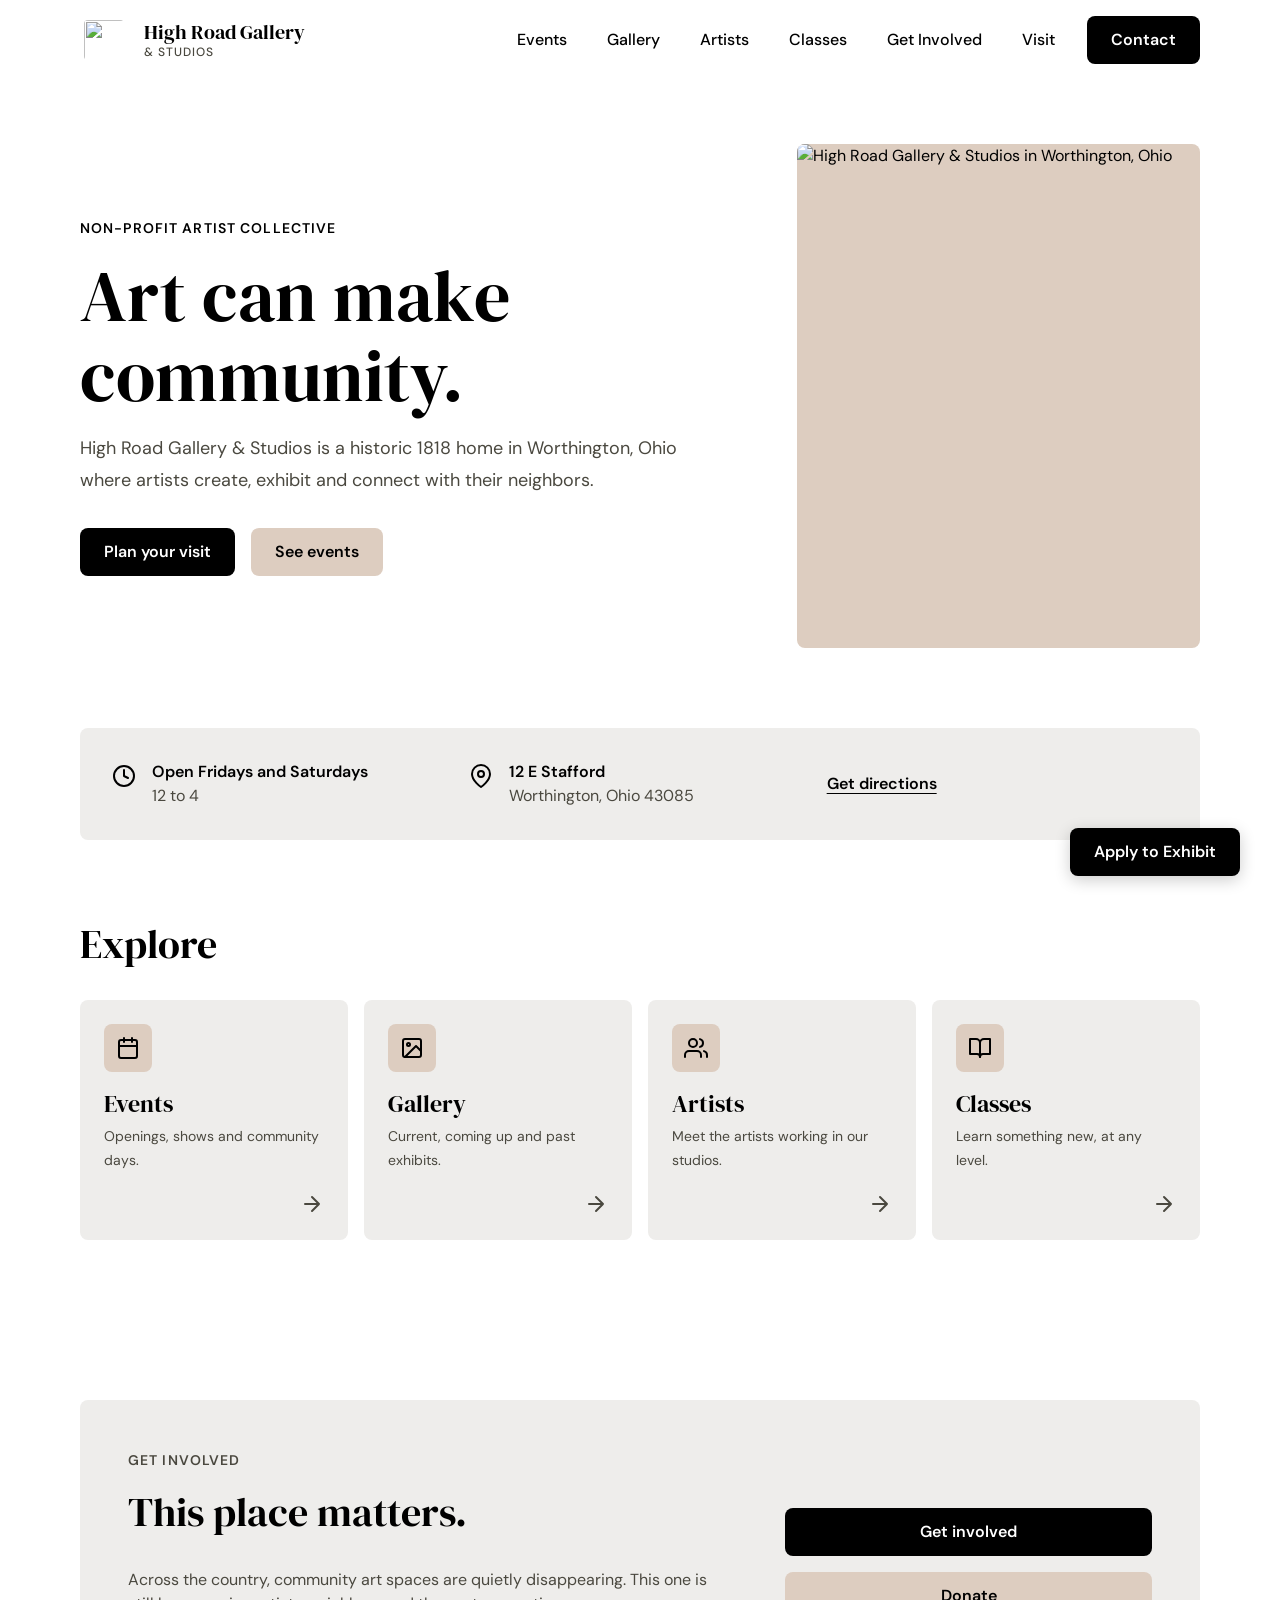
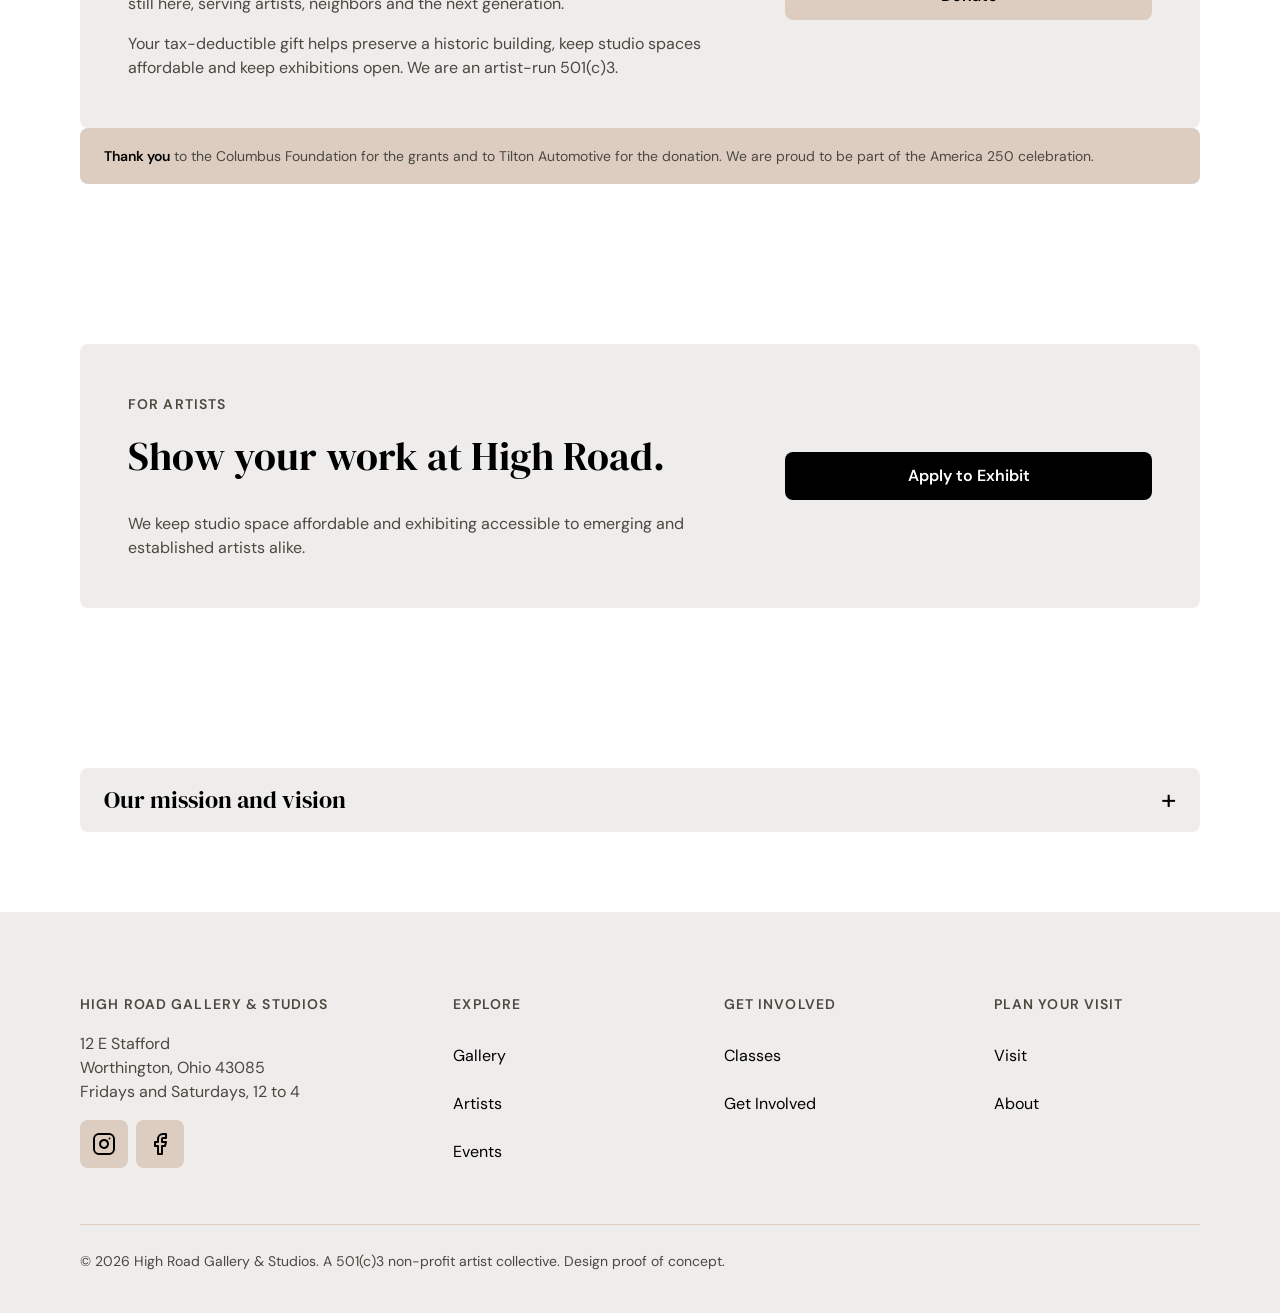
==== commit a334feb4: "Rename Partnerships to Get Involved, fold Apply into Gallery/Artists/Classes, new footer, spacing pa" ====
--- a/index.html
+++ b/index.html
@@ -24,7 +24,7 @@
         <img class="brand__logo" src="https://images.squarespace-cdn.com/content/v1/60a6fc39a488335a66e15a29/1623433898229-9FUAFWD6F3JUODGOEN4M/hrgsmlwrds_500px.jpg?format=500w" alt="" width="48" height="48">
         <span class="brand__name">High Road Gallery<span>&amp; Studios</span></span>
       </a>
-      <nav class="nav-inline" aria-label="Primary"><a class="site-nav__link" href="events.html">Events</a><a class="site-nav__link" href="gallery.html">Gallery</a><a class="site-nav__link" href="artists.html">Artists</a><a class="site-nav__link" href="classes.html">Classes</a><a class="site-nav__link" href="partnerships.html">Partnerships</a><a class="site-nav__link" href="visit.html">Visit</a></nav>
+      <nav class="nav-inline" aria-label="Primary"><a class="site-nav__link" href="events.html">Events</a><a class="site-nav__link" href="gallery.html">Gallery</a><a class="site-nav__link" href="artists.html">Artists</a><a class="site-nav__link" href="classes.html">Classes</a><a class="site-nav__link" href="getinvolved.html">Get Involved</a><a class="site-nav__link" href="visit.html">Visit</a></nav>
       <div class="site-header__cta"><a class="btn btn--primary" href="contact.html">Contact</a></div>
       <button class="menu-toggle" type="button" aria-expanded="false" aria-controls="site-menu" aria-label="Menu">
         <svg class="icon icon--open" viewBox="0 0 24 24" aria-hidden="true"><path d="M3 6h18M3 12h18M3 18h18"/></svg>
@@ -33,11 +33,11 @@
     </div>
   </header>
   <nav class="site-nav" id="site-menu" aria-label="Main menu">
-    <div class="site-nav__group site-nav__group--primary"><a class="site-nav__link" href="events.html">Events</a><a class="site-nav__link" href="gallery.html">Gallery</a><a class="site-nav__link" href="artists.html">Artists</a><a class="site-nav__link" href="classes.html">Classes</a><a class="site-nav__link" href="partnerships.html">Partnerships</a><a class="site-nav__link" href="visit.html">Visit</a></div>
+    <div class="site-nav__group site-nav__group--primary"><a class="site-nav__link" href="events.html">Events</a><a class="site-nav__link" href="gallery.html">Gallery</a><a class="site-nav__link" href="artists.html">Artists</a><a class="site-nav__link" href="classes.html">Classes</a><a class="site-nav__link" href="getinvolved.html">Get Involved</a><a class="site-nav__link" href="visit.html">Visit</a></div>
     <div class="site-nav__group"><p class="site-nav__label">More</p><a class="site-nav__link" href="about.html">About</a><a class="site-nav__link" href="impact.html">Impact</a><a class="site-nav__link" href="press.html">Press and praise</a></div>
     <div class="site-nav__actions">
       <a class="btn btn--primary" href="contact.html">Contact</a>
-      <a class="btn btn--secondary" href="apply.html">Apply to Exhibit</a>
+      <a class="btn btn--secondary" href="gallery.html#apply">Apply to Exhibit</a>
     </div>
   </nav>
   <main id="main">
@@ -63,16 +63,16 @@
     </div></div></section>
     <section class="section " id="explore-title"><div class="container"><h2 class="section__title">Explore</h2><ul class="cards"><li><a class="card" href="events.html"><span class="card__icon"><svg class="icon" viewBox="0 0 24 24" aria-hidden="true"><rect x="3" y="4" width="18" height="18" rx="2"/><path d="M16 2v4M8 2v4M3 10h18"/></svg></span><span><span class="card__title">Events</span><span class="card__text">Openings, shows and community days.</span></span><svg class="icon card__arrow" viewBox="0 0 24 24" aria-hidden="true"><path d="M5 12h14M12 5l7 7-7 7"/></svg></a></li><li><a class="card" href="gallery.html"><span class="card__icon"><svg class="icon" viewBox="0 0 24 24" aria-hidden="true"><rect x="3" y="3" width="18" height="18" rx="2"/><circle cx="8.5" cy="8.5" r="1.5"/><path d="M21 15l-5-5L5 21"/></svg></span><span><span class="card__title">Gallery</span><span class="card__text">Current, coming up and past exhibits.</span></span><svg class="icon card__arrow" viewBox="0 0 24 24" aria-hidden="true"><path d="M5 12h14M12 5l7 7-7 7"/></svg></a></li><li><a class="card" href="artists.html"><span class="card__icon"><svg class="icon" viewBox="0 0 24 24" aria-hidden="true"><path d="M17 21v-2a4 4 0 0 0-4-4H5a4 4 0 0 0-4 4v2"/><circle cx="9" cy="7" r="4"/><path d="M23 21v-2a4 4 0 0 0-3-3.87M16 3.13a4 4 0 0 1 0 7.75"/></svg></span><span><span class="card__title">Artists</span><span class="card__text">Meet the artists working in our studios.</span></span><svg class="icon card__arrow" viewBox="0 0 24 24" aria-hidden="true"><path d="M5 12h14M12 5l7 7-7 7"/></svg></a></li><li><a class="card" href="classes.html"><span class="card__icon"><svg class="icon" viewBox="0 0 24 24" aria-hidden="true"><path d="M2 3h6a4 4 0 0 1 4 4v14a3 3 0 0 0-3-3H2z"/><path d="M22 3h-6a4 4 0 0 0-4 4v14a3 3 0 0 1 3-3h7z"/></svg></span><span><span class="card__title">Classes</span><span class="card__text">Learn something new, at any level.</span></span><svg class="icon card__arrow" viewBox="0 0 24 24" aria-hidden="true"><path d="M5 12h14M12 5l7 7-7 7"/></svg></a></li></ul></div></section>
     <section class="section" aria-labelledby="support-title"><div class="container"><div class="panel">
-      <div><p class="eyebrow">Partnerships</p><h2 class="section__title" id="support-title">This place matters.</h2>
+      <div><p class="eyebrow">Get involved</p><h2 class="section__title" id="support-title">This place matters.</h2>
       <p class="panel__body">Across the country, community art spaces are quietly disappearing. This one is still here, serving artists, neighbors and the next generation.</p>
       <p class="panel__body">Your tax-deductible gift helps preserve a historic building, keep studio spaces affordable and keep exhibitions open. We are an artist-run 501(c)3.</p></div>
-      <div class="panel__actions"><a class="btn btn--primary" href="partnerships.html">Partner with us</a><a class="btn btn--secondary" href="partnerships.html#donate">Donate</a></div>
+      <div class="panel__actions"><a class="btn btn--primary" href="getinvolved.html">Get involved</a><a class="btn btn--secondary" href="getinvolved.html#donate">Donate</a></div>
     </div>
     <p class="thanks"><strong>Thank you</strong> to the Columbus Foundation for the grants and to Tilton Automotive for the donation. We are proud to be part of the America 250 celebration.</p></div></section>
     <section class="section" aria-labelledby="exhibit-title"><div class="container"><div class="panel">
       <div><p class="eyebrow">For artists</p><h2 class="section__title" id="exhibit-title">Show your work at High Road.</h2>
       <p class="panel__body">We keep studio space affordable and exhibiting accessible to emerging and established artists alike.</p></div>
-      <div class="panel__actions"><a class="btn btn--primary" href="apply.html">Apply to Exhibit</a></div>
+      <div class="panel__actions"><a class="btn btn--primary" href="gallery.html#apply">Apply to Exhibit</a></div>
     </div></div></section>
     <section class="section" aria-label="Mission and vision"><div class="container"><details class="disclosure"><summary>Our mission and vision</summary><div class="disclosure__body">
       <p>High Road Gallery is a community art space where artists create, exhibit and connect. In our 1818 historic home, we support both emerging and established artists, offer a welcoming place for community connection and steward a meaningful piece of Worthington's history.</p>
@@ -82,20 +82,20 @@
   <footer class="site-footer">
     <div class="container">
       <div class="site-footer__grid">
-        <div>
+        <div class="site-footer__brand">
           <p class="site-footer__title">High Road Gallery &amp; Studios</p>
           <address>12 E Stafford<br>Worthington, Ohio 43085<br>Fridays and Saturdays, 12 to 4</address>
+          <ul class="social">
+            <li><a class="social__link" href="https://instagram.com/highroadgallery" aria-label="Instagram"><svg class="icon" viewBox="0 0 24 24" aria-hidden="true"><rect x="2" y="2" width="20" height="20" rx="5"/><path d="M16 11.37A4 4 0 1 1 12.63 8 4 4 0 0 1 16 11.37z"/><path d="M17.5 6.5h.01"/></svg></a></li>
+            <li><a class="social__link" href="https://facebook.com/highroadgallery" aria-label="Facebook"><svg class="icon" viewBox="0 0 24 24" aria-hidden="true"><path d="M18 2h-3a5 5 0 0 0-5 5v3H7v4h3v8h4v-8h3l1-4h-4V7a1 1 0 0 1 1-1h3z"/></svg></a></li>
+          </ul>
         </div>
-        <div><p class="site-footer__title">Explore</p><ul><li><a class="site-footer__link" href="events.html">Events</a></li><li><a class="site-footer__link" href="gallery.html">Gallery</a></li><li><a class="site-footer__link" href="artists.html">Artists</a></li><li><a class="site-footer__link" href="classes.html">Classes</a></li><li><a class="site-footer__link" href="partnerships.html">Partnerships</a></li><li><a class="site-footer__link" href="visit.html">Visit</a></li><li><a class="site-footer__link" href="about.html">About</a></li><li><a class="site-footer__link" href="impact.html">Impact</a></li><li><a class="site-footer__link" href="press.html">Press and praise</a></li><li><a class="site-footer__link" href="contact.html">Contact</a></li><li><a class="site-footer__link" href="apply.html">Apply to exhibit</a></li></ul></div>
-        <div><p class="site-footer__title">Follow</p><ul>
-          <li><a class="site-footer__link" href="https://instagram.com/highroadgallery">Instagram</a></li>
-          <li><a class="site-footer__link" href="https://facebook.com/highroadgallery">Facebook</a></li>
-        </ul></div>
+        <nav class="site-footer__col" aria-labelledby="f-explore"><p class="site-footer__title" id="f-explore">Explore</p><ul><li><a class="site-footer__link" href="gallery.html">Gallery</a></li><li><a class="site-footer__link" href="artists.html">Artists</a></li><li><a class="site-footer__link" href="events.html">Events</a></li></ul></nav><nav class="site-footer__col" aria-labelledby="f-involved"><p class="site-footer__title" id="f-involved">Get involved</p><ul><li><a class="site-footer__link" href="classes.html">Classes</a></li><li><a class="site-footer__link" href="getinvolved.html">Get Involved</a></li></ul></nav><nav class="site-footer__col" aria-labelledby="f-visit"><p class="site-footer__title" id="f-visit">Plan your visit</p><ul><li><a class="site-footer__link" href="visit.html">Visit</a></li><li><a class="site-footer__link" href="about.html">About</a></li></ul></nav>
       </div>
       <p class="site-footer__legal">&copy; <span id="year">2026</span> High Road Gallery &amp; Studios. A 501(c)3 non-profit artist collective. Design proof of concept.</p>
     </div>
   </footer>
-  <div class="cta-bar" role="region" aria-label="Quick action"><a class="btn btn--primary" href="apply.html">Apply to Exhibit</a></div>
+  <div class="cta-bar" role="region" aria-label="Quick action"><a class="btn btn--primary" href="gallery.html#apply">Apply to Exhibit</a></div>
   <script src="assets/js/main.js" defer></script>
 </body>
 </html>
--- a/assets/css/tokens.css
+++ b/assets/css/tokens.css
@@ -38,16 +38,18 @@
   --lh-small: 24px;
   --fs-eyebrow: 14px;
 
-  /* Spacing: 8px grid, 12px half-step permitted */
+  /* Spacing: 8px grid (matches Figma: 2, 4, 8, 16, 24, 32, 40, 48, 56, 64, 72, 80, 96) */
+  --space-0-25: 2px;
   --space-0-5: 4px;
   --space-1: 8px;
-  --space-1-5: 12px;
   --space-2: 16px;
   --space-3: 24px;
   --space-4: 32px;
   --space-5: 40px;
   --space-6: 48px;
+  --space-7: 56px;
   --space-8: 64px;
+  --space-9: 72px;
   --space-10: 80px;
   --space-12: 96px;
 
--- a/assets/css/styles.css
+++ b/assets/css/styles.css
@@ -171,7 +171,7 @@
 .brand {
   display: inline-flex;
   align-items: center;
-  gap: var(--space-1-5);
+  gap: var(--space-2);
   min-height: var(--tap-min);
   text-decoration: none;
 }
@@ -282,7 +282,7 @@
 
 .site-nav__actions {
   display: grid;
-  gap: var(--space-1-5);
+  gap: var(--space-2);
   margin-top: var(--space-3);
 }
 
@@ -321,7 +321,7 @@
 
 .hero__actions {
   display: grid;
-  gap: var(--space-1-5);
+  gap: var(--space-2);
   margin-top: var(--space-4);
 }
 
@@ -389,7 +389,7 @@
 }
 
 .section__intro {
-  margin-top: var(--space-1-5);
+  margin-top: var(--space-2);
   max-width: 40em;
   color: var(--color-text-secondary);
   font-size: var(--fs-lead);
@@ -480,7 +480,7 @@
 
 .panel__actions {
   display: grid;
-  gap: var(--space-1-5);
+  gap: var(--space-2);
 }
 
 .panel__note {
@@ -662,7 +662,7 @@
 
   .nav-inline .site-nav__link {
     min-height: var(--tap-min);
-    padding: 0 var(--space-1-5);
+    padding: 0 var(--space-2);
     font-family: var(--font-body);
     font-size: var(--fs-body);
     font-weight: 500;
@@ -774,13 +774,13 @@
 .form__title { margin: 0; font-family: var(--font-heading); font-weight: 400; font-size: var(--fs-h3); line-height: var(--lh-h3); }
 .field { display: grid; gap: var(--space-1); }
 .field label { font-weight: 500; }
-.field input, .field select, .field textarea { width: 100%; min-height: var(--tap-min); padding: var(--space-1-5) var(--space-2); font: inherit; color: var(--color-text-primary); background: var(--color-bg-base); border: 1px solid var(--color-icon-muted); border-radius: var(--radius-md); }
+.field input, .field select, .field textarea { width: 100%; min-height: var(--tap-min); padding: var(--space-2) var(--space-2); font: inherit; color: var(--color-text-primary); background: var(--color-bg-base); border: 1px solid var(--color-icon-muted); border-radius: var(--radius-md); }
 .field textarea { min-height: 128px; resize: vertical; }
 .field input:focus-visible, .field select:focus-visible, .field textarea:focus-visible, .amount:focus-visible { outline: 3px solid var(--color-focus); outline-offset: 2px; }
 .field.is-invalid input, .field.is-invalid select, .field.is-invalid textarea { border-color: #B3261E; border-width: 2px; }
 .field__error { margin: 0; font-size: var(--fs-small); color: #B3261E; }
 .form__note { margin: 0; font-size: var(--fs-small); color: var(--color-text-secondary); }
-.form__status { margin: 0; padding: var(--space-1-5) var(--space-2); background: var(--color-bg-base); border-radius: var(--radius-md); font-weight: 500; }
+.form__status { margin: 0; padding: var(--space-2) var(--space-2); background: var(--color-bg-base); border-radius: var(--radius-md); font-weight: 500; }
 
 .amounts { display: grid; grid-template-columns: repeat(2, 1fr); gap: var(--space-1); margin-bottom: var(--space-3); }
 .amount { min-height: var(--tap-min); font: inherit; font-weight: 600; color: var(--color-text-primary); background: var(--color-bg-elevated); border: 2px solid transparent; border-radius: var(--radius-md); cursor: pointer; }
@@ -817,3 +817,51 @@
 }
 
 body:has(.site-nav.is-open) .cta-bar { display: none; }
+
+/* Spacing pass: consistent rhythm on the 8px scale */
+.section__title { margin: 0 0 var(--space-3); }
+.section__title + .panel__body { margin-top: 0; }
+.cards { margin-top: 0; }
+.page-head { padding: var(--space-6) 0 var(--space-4); }
+.page-head__lead { margin-bottom: 0; }
+.page-head__cta { margin: var(--space-4) 0 0; }
+.page-head__cta .btn { width: 100%; }
+.section p:last-child, .split__copy > :last-child, .form > :last-child { margin-bottom: 0; }
+.split__copy .section__title { margin-bottom: var(--space-2); }
+.split__copy p { margin: 0 0 var(--space-3); }
+.cards--2 { grid-template-columns: 1fr; }
+.card--static { min-height: 96px; align-items: start; }
+.forms-grid { gap: var(--space-4); }
+.field { gap: var(--space-1); }
+.form { gap: var(--space-3); }
+.amounts { margin: var(--space-3) 0; }
+.visit-grid .visit__item { padding: var(--space-3) var(--space-2); }
+.timeline { gap: var(--space-8); }
+.timeline__year { margin-bottom: var(--space-1); }
+
+.site-footer { padding: var(--space-8) 0 var(--space-4); }
+.site-footer__grid { gap: var(--space-5); }
+.site-footer__title { margin: 0 0 var(--space-2); }
+.site-footer ul { list-style: none; margin: 0; padding: 0; }
+.site-footer address { margin-bottom: var(--space-2); line-height: var(--lh-body); }
+.social { display: flex; gap: var(--space-1); }
+.social__link { display: grid; place-items: center; width: var(--tap-min); height: var(--tap-min); border-radius: var(--radius-md); background: var(--color-bg-elevated); color: var(--color-text-primary); }
+.social__link:hover { background: var(--color-secondary-hover); }
+.social__link:focus-visible, .site-footer__link:focus-visible { outline: 3px solid var(--color-focus); outline-offset: 2px; }
+.site-footer__legal { margin: var(--space-6) 0 0; padding-top: var(--space-3); border-top: 1px solid var(--color-bg-elevated); }
+
+@media (min-width: 600px) {
+  .page-head__cta .btn { width: auto; }
+  .cards--2 { grid-template-columns: repeat(2, 1fr); }
+  .site-footer__grid { grid-template-columns: repeat(2, 1fr); }
+}
+
+@media (min-width: 1024px) {
+  body { padding-bottom: 0; }
+  .page-head { padding: var(--space-10) 0 var(--space-6); }
+  .section__title { margin-bottom: var(--space-4); }
+  .split__copy .section__title { margin-bottom: var(--space-2); }
+  .forms-grid { gap: var(--space-5); }
+  .site-footer { padding: var(--space-10) 0 var(--space-5); }
+  .site-footer__grid { grid-template-columns: 1.5fr 1fr 1fr 1fr; gap: var(--space-8); }
+}
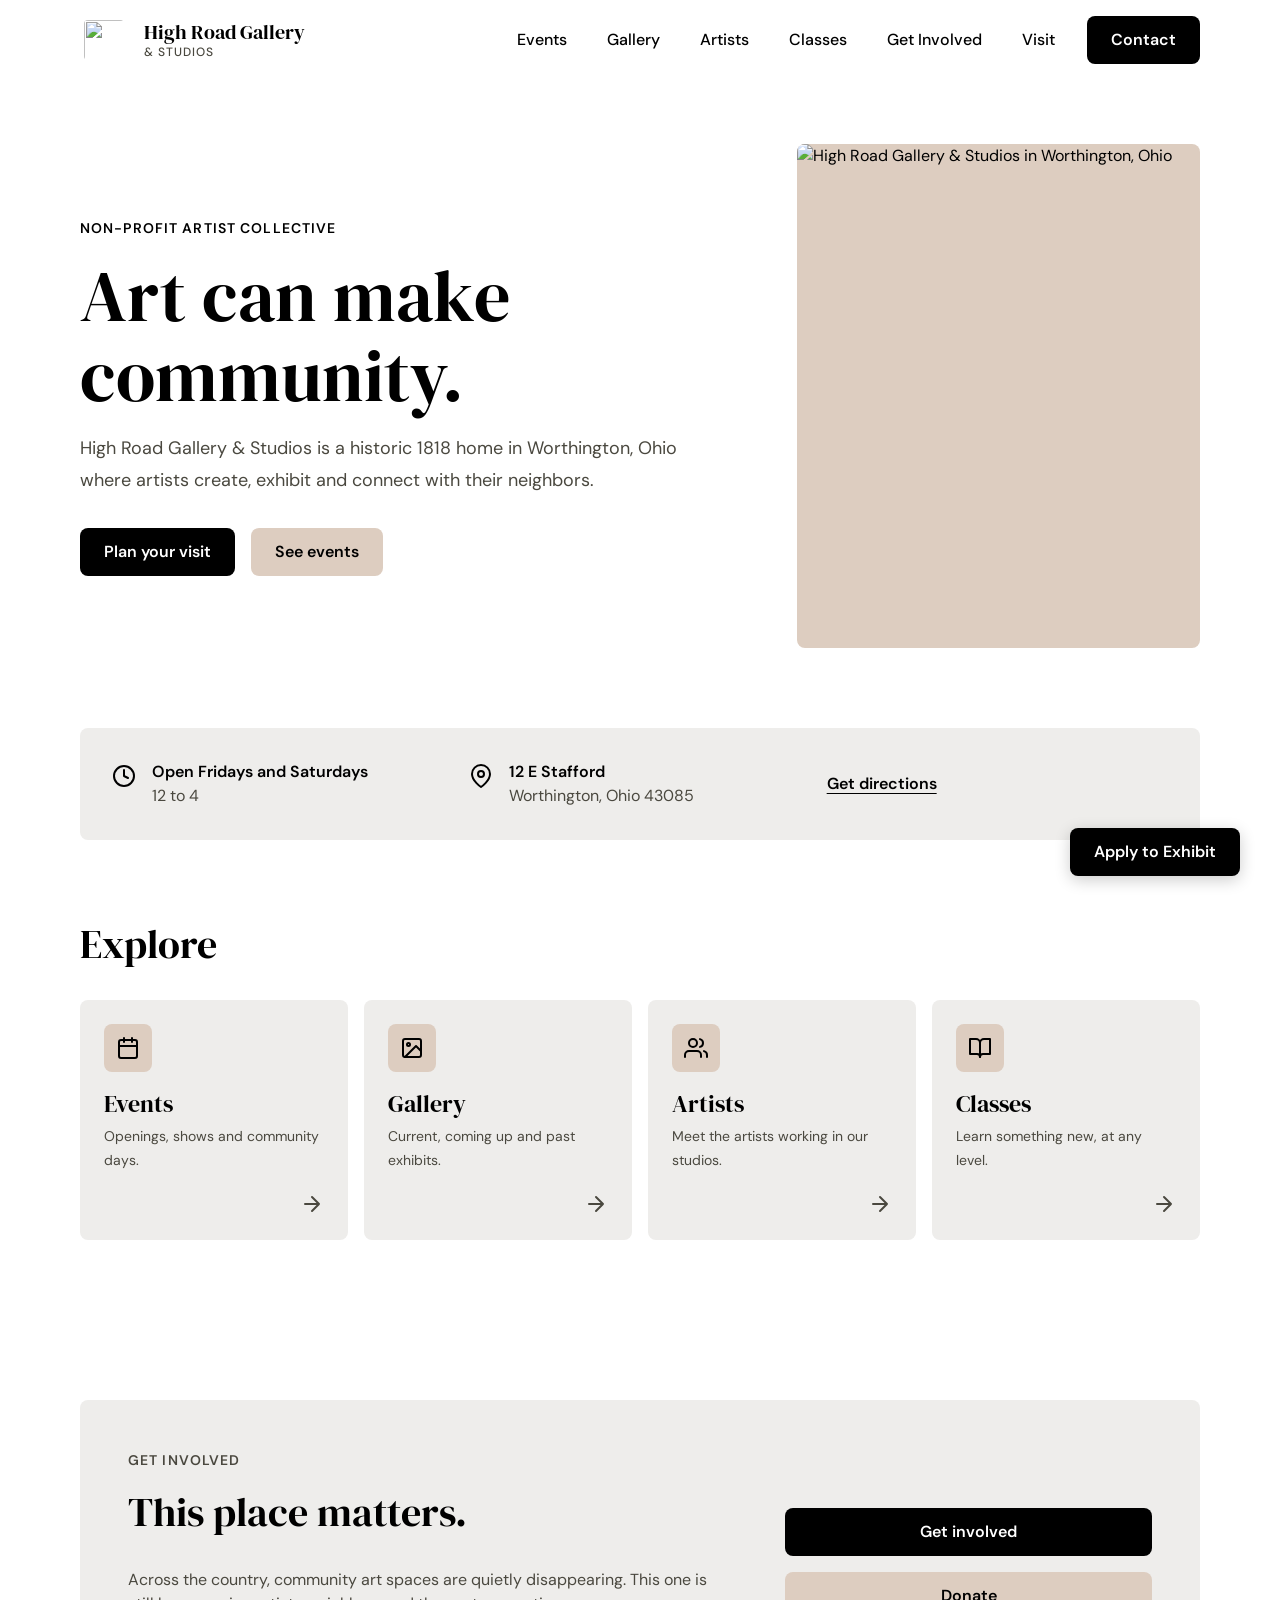
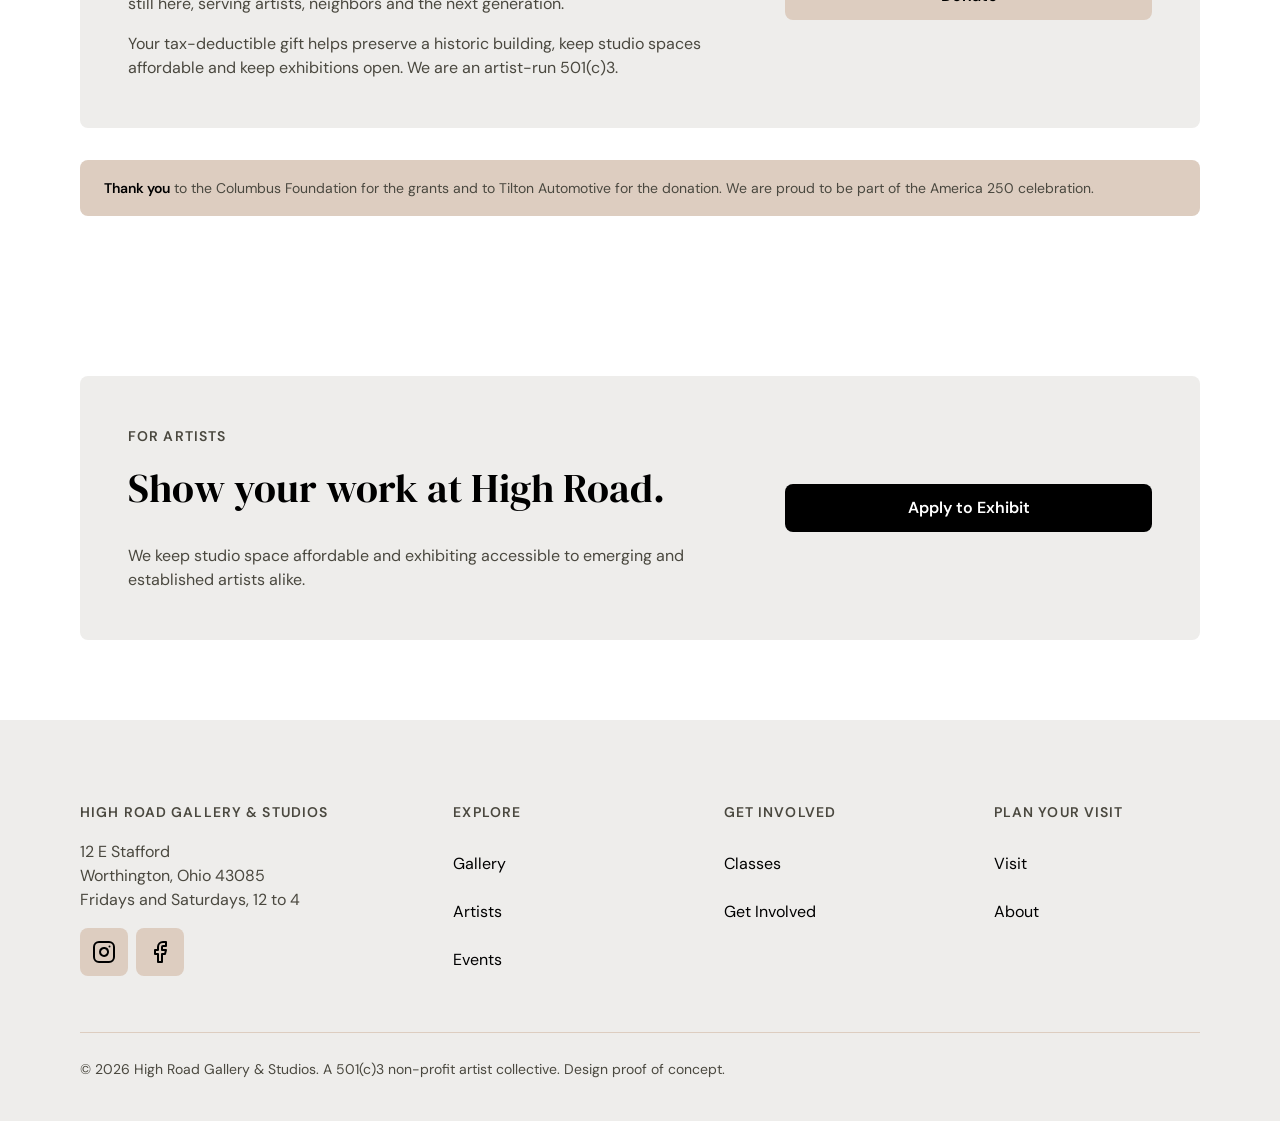
==== commit 7390c3a1: "Move mission from homepage dropdown to Get Involved, ahead of the donation ask Co-Authored-By: Claud" ====
--- a/index.html
+++ b/index.html
@@ -74,10 +74,6 @@
       <p class="panel__body">We keep studio space affordable and exhibiting accessible to emerging and established artists alike.</p></div>
       <div class="panel__actions"><a class="btn btn--primary" href="gallery.html#apply">Apply to Exhibit</a></div>
     </div></div></section>
-    <section class="section" aria-label="Mission and vision"><div class="container"><details class="disclosure"><summary>Our mission and vision</summary><div class="disclosure__body">
-      <p>High Road Gallery is a community art space where artists create, exhibit and connect. In our 1818 historic home, we support both emerging and established artists, offer a welcoming place for community connection and steward a meaningful piece of Worthington's history.</p>
-      <p><strong>Vision.</strong> We envision our historic 1818 home continuing to serve as a place where artists and community members gather to nurture beauty and belonging.</p>
-    </div></details></div></section>
   </main>
   <footer class="site-footer">
     <div class="container">
--- a/assets/css/styles.css
+++ b/assets/css/styles.css
@@ -20,7 +20,6 @@
   font-family: var(--font-body);
   font-size: var(--fs-body);
   line-height: var(--lh-body);
-  padding-bottom: calc(var(--bar-h) + env(safe-area-inset-bottom, 0px));
   overflow-x: hidden;
 }
 
@@ -597,15 +596,14 @@
   color: var(--color-text-secondary);
 }
 
-/* Sticky CTA bar (mobile and tablet) */
+/* Floating Apply button (desktop only) */
 .cta-bar {
+  display: none;
   position: fixed;
   right: 0;
   bottom: 0;
   left: 0;
   z-index: 60;
-  display: grid;
-  grid-template-columns: 1fr;
   gap: var(--space-1);
   padding: var(--space-1) var(--space-1) calc(var(--space-1) + env(safe-area-inset-bottom, 0px));
   background: var(--color-bg-overlay);
@@ -865,3 +863,38 @@
   .site-footer { padding: var(--space-10) 0 var(--space-5); }
   .site-footer__grid { grid-template-columns: 1.5fr 1fr 1fr 1fr; gap: var(--space-8); }
 }
+
+/* Space above standalone buttons that follow a list, grid or note */
+.cards + p, .class-list + p, .artist-grid + p, .steps + p, .visit-grid + p, .amounts + p, .timeline + p { margin-top: var(--space-4); }
+.panel__note { margin-top: var(--space-1); }
+.section p > .btn:only-child { margin-top: 0; }
+.amounts { gap: var(--space-2); }
+
+body:has(.site-nav.is-open) .cta-bar { display: none; }
+
+/* Outline button */
+.btn--outline { background: transparent; color: var(--color-text-primary); box-shadow: inset 0 0 0 2px var(--color-text-primary); }
+.btn--outline:hover { background: var(--color-bg-elevated); }
+.btn--outline:active { background: var(--color-secondary-pressed); }
+.btn-row { display: flex; flex-wrap: wrap; gap: var(--space-2); }
+
+/* Event image cards */
+.center { text-align: center; }
+.ev-cards { list-style: none; margin: 0; padding: 0; display: grid; gap: var(--space-3); grid-template-columns: 1fr; }
+.ev-cards + p { margin-top: var(--space-3); }
+.ev-card[hidden], .card[hidden], .past-cards > [hidden] { display: none; }
+.ev-card__link { display: grid; gap: var(--space-2); padding: var(--space-2); background: var(--color-bg-surface); border-radius: var(--radius-md); text-decoration: none; transition: background-color 0.15s ease; }
+.section--tint .ev-card__link { background: var(--color-bg-base); }
+.ev-card__link:hover { background: var(--color-bg-elevated); }
+.ev-card__body { display: grid; grid-template-columns: 1fr 24px; gap: var(--space-2); align-items: end; }
+.past-cards { list-style: none; margin: 0; padding: 0; display: grid; gap: var(--space-3); grid-template-columns: 1fr; }
+.past-cards + p { margin-top: var(--space-3); }
+.past-cards .card { min-height: 96px; align-items: center; }
+@media (min-width: 768px) { .past-cards { grid-template-columns: repeat(2, 1fr); gap: var(--space-4); } }
+@media (min-width: 1024px) { .ev-cards { grid-template-columns: repeat(3, 1fr); gap: var(--space-10); } .past-cards { grid-template-columns: repeat(3, 1fr); } .ev-cards + p { margin-top: var(--space-4); } }
+@media (min-width: 768px) and (max-width: 1023px) { .ev-cards { grid-template-columns: repeat(2, 1fr); } }
+@media (min-width: 768px) { .past-cards .card { grid-template-columns: 48px 1fr 24px; grid-template-rows: none; align-items: center; min-height: 96px; padding: var(--space-2); } }
+.past-cards .card--static { cursor: default; }
+.section .thanks { margin: var(--space-4) 0 0; }
+.prose { max-width: 720px; }
+.prose strong { color: var(--color-text-primary); font-weight: 600; }
